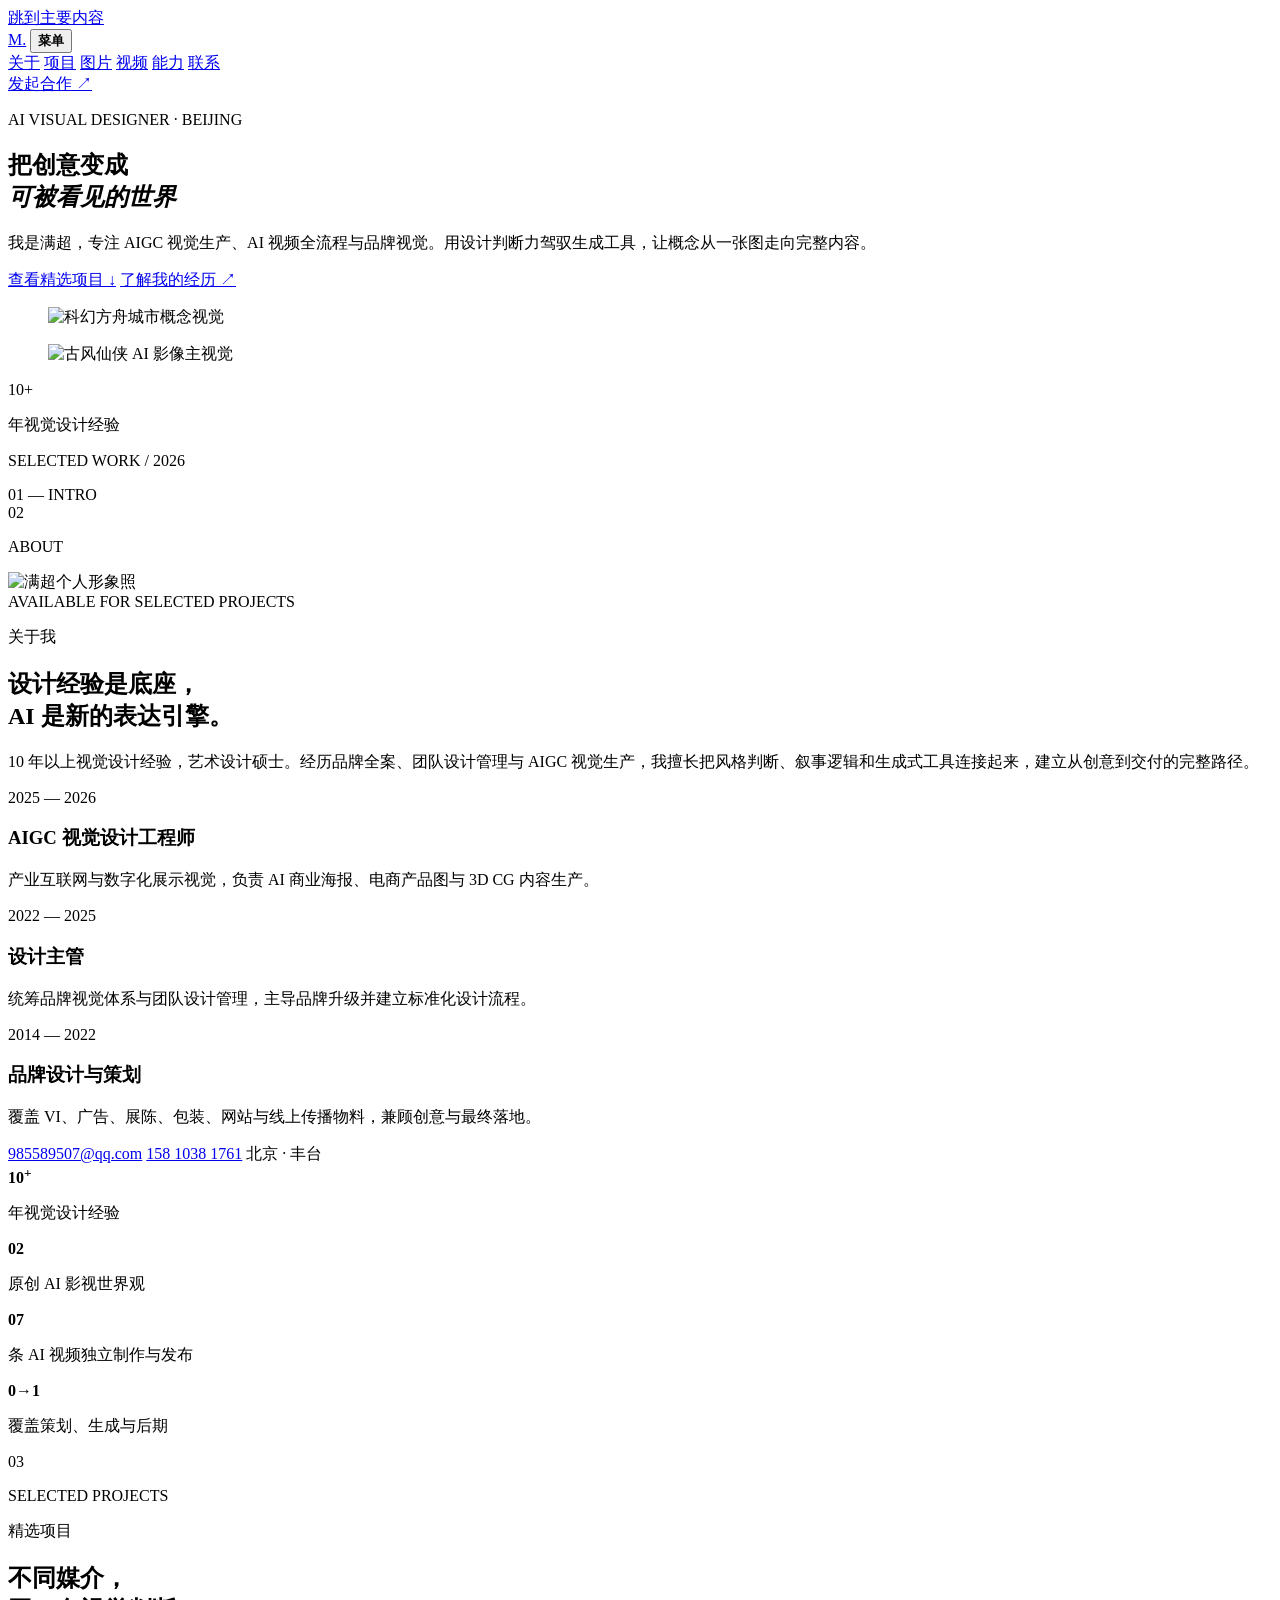
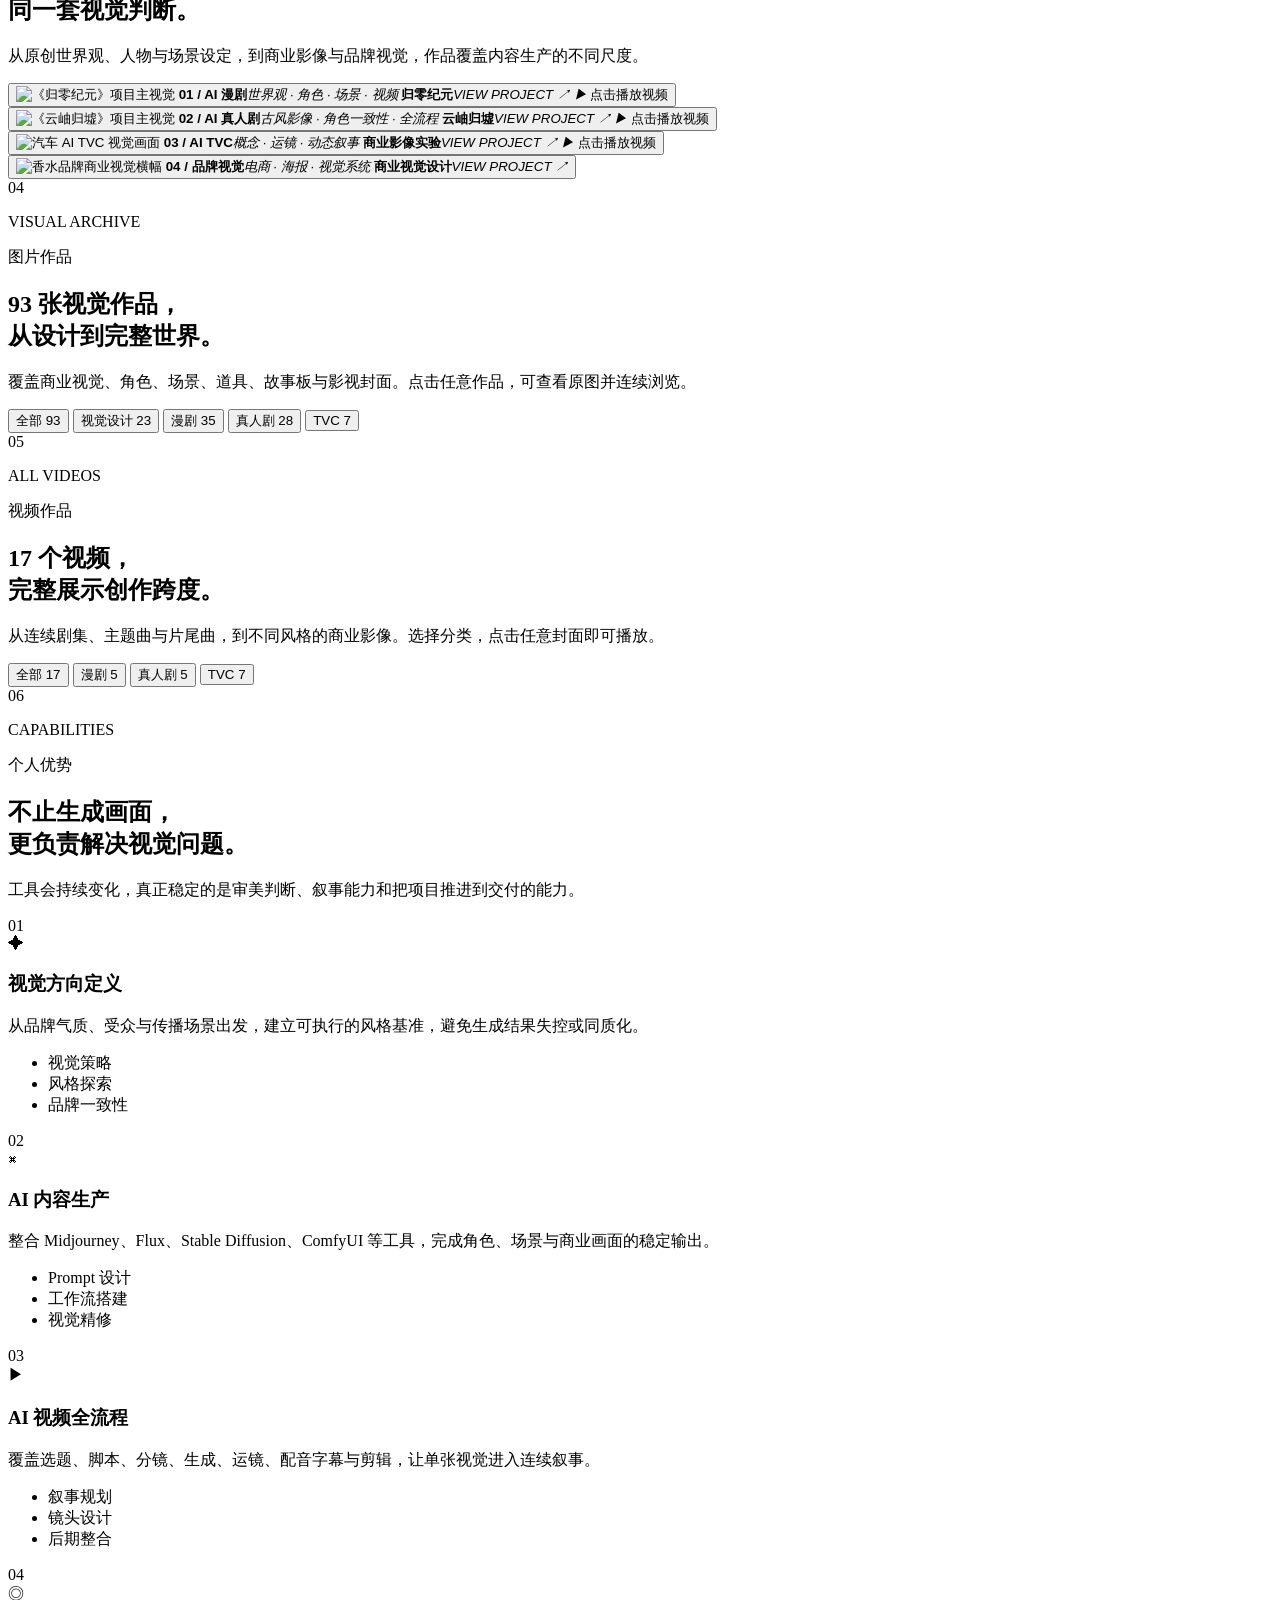
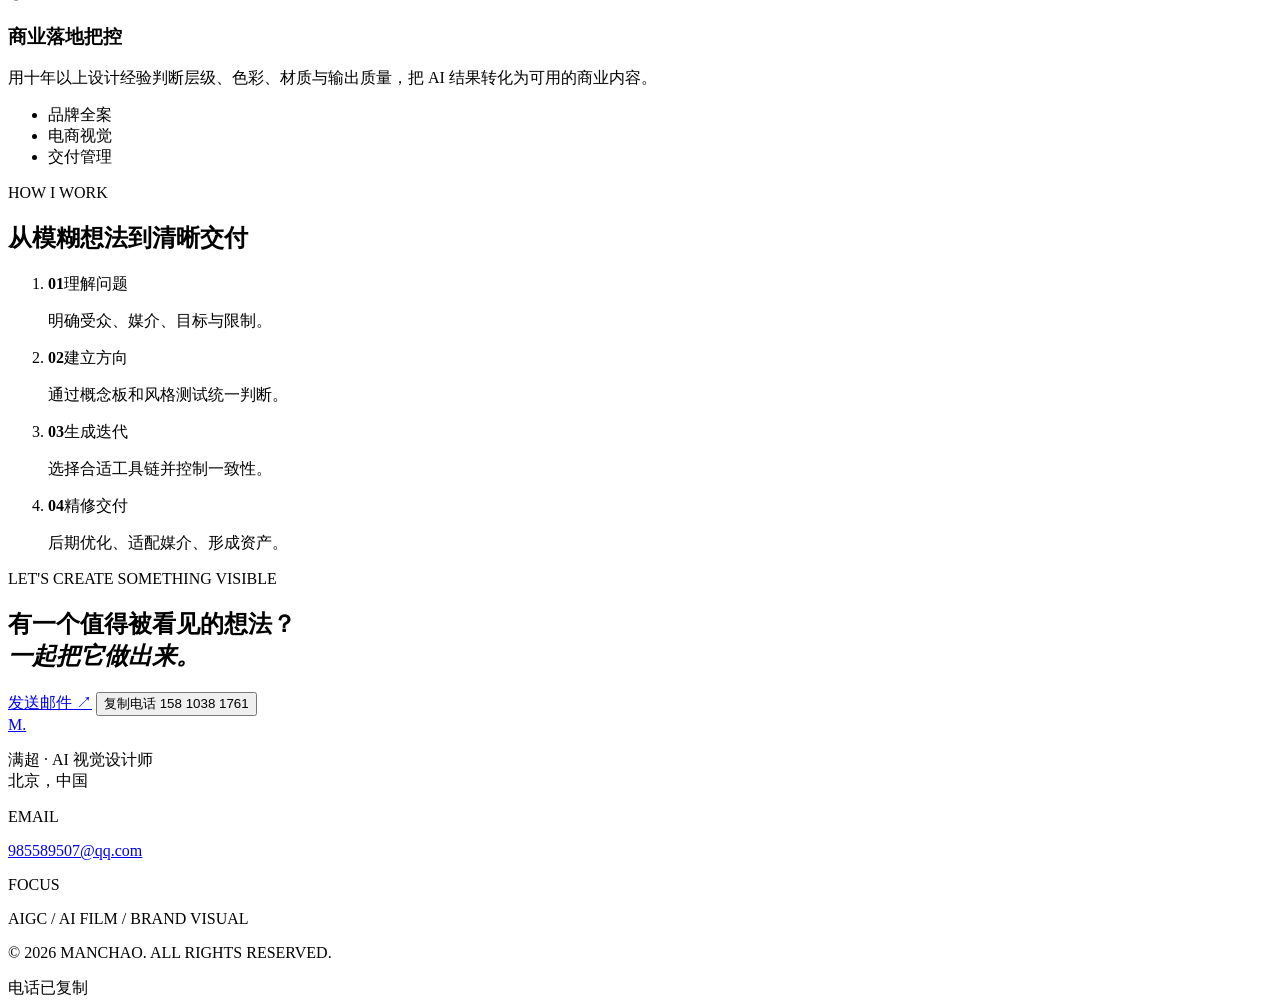
==== portfolio.html @ 157e39ac "Deploy portfolio website" ====
<!doctype html>
<html lang="zh-CN">
<head>
  <meta charset="utf-8">
  <meta name="viewport" content="width=device-width, initial-scale=1">
  <meta name="description" content="满超，AI 视觉设计师。聚焦 AIGC 视觉生产、AI 视频全流程、品牌视觉与商业内容。">
  <title>作品集｜满超 AI 视觉设计师</title>
  <base href="https://manchao-ai-visual-portfolio.cuppedbough.chatgpt.site/">
  <link rel="stylesheet" href="styles.css?v=5">
</head>
<body class="portfolio-page">
  <a class="skip-link" href="https://mchao7558-crypto.github.io/manchao/portfolio.html#main">跳到主要内容</a>

  <header class="site-header" data-header>
    <a class="wordmark" href="https://mchao7558-crypto.github.io/manchao/" aria-label="返回视觉入口">M.</a>
    <button class="menu-toggle" type="button" aria-expanded="false" aria-controls="primary-nav">
      <span></span><span></span><span></span><b>菜单</b>
    </button>
    <nav id="primary-nav" class="primary-nav" aria-label="主导航">
      <a href="https://mchao7558-crypto.github.io/manchao/portfolio.html#about">关于</a>
      <a href="https://mchao7558-crypto.github.io/manchao/portfolio.html#projects">项目</a>
      <a href="https://mchao7558-crypto.github.io/manchao/portfolio.html#visuals">图片</a>
      <a href="https://mchao7558-crypto.github.io/manchao/portfolio.html#videos">视频</a>
      <a href="https://mchao7558-crypto.github.io/manchao/portfolio.html#strengths">能力</a>
      <a href="https://mchao7558-crypto.github.io/manchao/portfolio.html#contact">联系</a>
    </nav>
    <a class="header-contact" href="mailto:985589507@qq.com">发起合作 <span>↗</span></a>
  </header>

  <main id="main">
    <section class="portfolio-hero" aria-labelledby="hero-title">
      <div class="hero-grid" aria-hidden="true"></div>
      <div class="hero-glow" aria-hidden="true"></div>
      <div class="hero-copy reveal">
        <p class="eyebrow"><span></span> AI VISUAL DESIGNER · BEIJING</p>
        <h1 id="hero-title">把创意变成<br><em>可被看见的世界</em></h1>
        <p class="hero-lede">我是满超，专注 AIGC 视觉生产、AI 视频全流程与品牌视觉。用设计判断力驾驭生成工具，让概念从一张图走向完整内容。</p>
        <div class="hero-actions">
          <a class="button button-primary" href="https://mchao7558-crypto.github.io/manchao/portfolio.html#projects">查看精选项目 <span>↓</span></a>
          <a class="text-link" href="https://mchao7558-crypto.github.io/manchao/portfolio.html#about">了解我的经历 <span>↗</span></a>
        </div>
      </div>

      <div class="hero-visual reveal" aria-label="作品视觉拼贴">
        <figure class="hero-image hero-image-main">
          <img src="assets/ark-city.jpg" alt="科幻方舟城市概念视觉">
        </figure>
        <figure class="hero-image hero-image-float">
          <img src="assets/yunxiu-guixu.jpg" alt="古风仙侠 AI 影像主视觉">
        </figure>
        <div class="hero-badge">
          <span>10+</span>
          <p>年视觉设计经验</p>
        </div>
        <p class="hero-caption">SELECTED WORK / 2026</p>
      </div>

      <div class="hero-index" aria-hidden="true">01 — INTRO</div>
    </section>

    <section id="about" class="section about-section">
      <div class="section-label reveal"><span>02</span><p>ABOUT</p></div>
      <div class="about-layout">
        <div class="about-portrait reveal">
          <img src="assets/manchao-profile.jpg" alt="满超个人形象照">
          <div class="portrait-tag"><i></i> AVAILABLE FOR SELECTED PROJECTS</div>
        </div>
        <div class="about-content reveal">
          <p class="eyebrow"><span></span> 关于我</p>
          <h2>设计经验是底座，<br>AI 是新的表达引擎。</h2>
          <p class="about-intro">10 年以上视觉设计经验，艺术设计硕士。经历品牌全案、团队设计管理与 AIGC 视觉生产，我擅长把风格判断、叙事逻辑和生成式工具连接起来，建立从创意到交付的完整路径。</p>
          <div class="experience-list">
            <article>
              <time>2025 — 2026</time>
              <div><h3>AIGC 视觉设计工程师</h3><p>产业互联网与数字化展示视觉，负责 AI 商业海报、电商产品图与 3D CG 内容生产。</p></div>
            </article>
            <article>
              <time>2022 — 2025</time>
              <div><h3>设计主管</h3><p>统筹品牌视觉体系与团队设计管理，主导品牌升级并建立标准化设计流程。</p></div>
            </article>
            <article>
              <time>2014 — 2022</time>
              <div><h3>品牌设计与策划</h3><p>覆盖 VI、广告、展陈、包装、网站与线上传播物料，兼顾创意与最终落地。</p></div>
            </article>
          </div>
          <div class="about-contact">
            <a href="mailto:985589507@qq.com">985589507@qq.com</a>
            <a href="tel:15810381761">158 1038 1761</a>
            <span>北京 · 丰台</span>
          </div>
        </div>
      </div>
      <div class="stats-grid reveal">
        <article><strong>10<sup>+</sup></strong><p>年视觉设计经验</p></article>
        <article><strong>02</strong><p>原创 AI 影视世界观</p></article>
        <article><strong>07</strong><p>条 AI 视频独立制作与发布</p></article>
        <article><strong>0→1</strong><p>覆盖策划、生成与后期</p></article>
      </div>
    </section>

    <section id="projects" class="section projects-section">
      <div class="section-heading reveal">
        <div class="section-label"><span>03</span><p>SELECTED PROJECTS</p></div>
        <div>
          <p class="eyebrow"><span></span> 精选项目</p>
          <h2>不同媒介，<br>同一套视觉判断。</h2>
        </div>
        <p>从原创世界观、人物与场景设定，到商业影像与品牌视觉，作品覆盖内容生产的不同尺度。</p>
      </div>

      <div class="project-grid">
        <article class="project-card project-card-tall reveal" data-project="reset">
          <button type="button" aria-label="查看《归零纪元》项目详情">
            <img src="assets/reset-world.jpg" alt="《归零纪元》项目主视觉">
            <span class="project-overlay"></span>
            <span class="project-meta"><b>01 / AI 漫剧</b><em>世界观 · 角色 · 场景 · 视频</em></span>
            <span class="project-title"><strong>归零纪元</strong><i>VIEW PROJECT ↗</i></span>
            <span class="video-flag"><i>▶</i> 点击播放视频</span>
          </button>
        </article>

        <article class="project-card project-card-wide reveal" data-project="yunxiu">
          <button type="button" aria-label="查看《云岫归墟》项目详情">
            <img src="assets/yunxiu-guixu.jpg" alt="《云岫归墟》项目主视觉">
            <span class="project-overlay"></span>
            <span class="project-meta"><b>02 / AI 真人剧</b><em>古风影像 · 角色一致性 · 全流程</em></span>
            <span class="project-title"><strong>云岫归墟</strong><i>VIEW PROJECT ↗</i></span>
            <span class="video-flag"><i>▶</i> 点击播放视频</span>
          </button>
        </article>

        <article class="project-card project-card-wide reveal" data-project="tvc">
          <button type="button" aria-label="查看 AI TVC 项目详情">
            <img src="assets/automotive-tvc.jpg" alt="汽车 AI TVC 视觉画面">
            <span class="project-overlay"></span>
            <span class="project-meta"><b>03 / AI TVC</b><em>概念 · 运镜 · 动态叙事</em></span>
            <span class="project-title"><strong>商业影像实验</strong><i>VIEW PROJECT ↗</i></span>
            <span class="video-flag"><i>▶</i> 点击播放视频</span>
          </button>
        </article>

        <article class="project-card project-card-landscape reveal" data-project="brand">
          <button type="button" aria-label="查看品牌视觉项目详情">
            <img src="assets/fragrance-banner.jpg" alt="香水品牌商业视觉横幅">
            <span class="project-overlay"></span>
            <span class="project-meta"><b>04 / 品牌视觉</b><em>电商 · 海报 · 视觉系统</em></span>
            <span class="project-title"><strong>商业视觉设计</strong><i>VIEW PROJECT ↗</i></span>
          </button>
        </article>
      </div>
    </section>

    <section id="visuals" class="section image-works-section">
      <div class="image-section-head reveal">
        <div class="section-label"><span>04</span><p>VISUAL ARCHIVE</p></div>
        <div>
          <p class="eyebrow"><span></span> 图片作品</p>
          <h2>93 张视觉作品，<br>从设计到完整世界。</h2>
        </div>
        <p>覆盖商业视觉、角色、场景、道具、故事板与影视封面。点击任意作品，可查看原图并连续浏览。</p>
      </div>

      <div class="image-toolbar reveal" aria-label="图片作品分类筛选">
        <button type="button" class="active" data-image-filter="all" aria-pressed="true">全部 <span>93</span></button>
        <button type="button" data-image-filter="visual" aria-pressed="false">视觉设计 <span>23</span></button>
        <button type="button" data-image-filter="comic" aria-pressed="false">漫剧 <span>35</span></button>
        <button type="button" data-image-filter="live" aria-pressed="false">真人剧 <span>28</span></button>
        <button type="button" data-image-filter="tvc" aria-pressed="false">TVC <span>7</span></button>
      </div>

      <div class="image-work-grid" data-image-grid aria-live="polite"></div>
    </section>

    <section id="videos" class="section videos-section">
      <div class="video-section-head reveal">
        <div class="section-label"><span>05</span><p>ALL VIDEOS</p></div>
        <div>
          <p class="eyebrow"><span></span> 视频作品</p>
          <h2>17 个视频，<br>完整展示创作跨度。</h2>
        </div>
        <p>从连续剧集、主题曲与片尾曲，到不同风格的商业影像。选择分类，点击任意封面即可播放。</p>
      </div>

      <div class="video-toolbar reveal" aria-label="视频分类筛选">
        <button type="button" class="active" data-video-filter="all" aria-pressed="true">全部 <span>17</span></button>
        <button type="button" data-video-filter="comic" aria-pressed="false">漫剧 <span>5</span></button>
        <button type="button" data-video-filter="live" aria-pressed="false">真人剧 <span>5</span></button>
        <button type="button" data-video-filter="tvc" aria-pressed="false">TVC <span>7</span></button>
      </div>

      <div class="video-library-grid" data-video-grid aria-live="polite"></div>
    </section>

    <section id="strengths" class="section strengths-section">
      <div class="section-heading reveal">
        <div class="section-label"><span>06</span><p>CAPABILITIES</p></div>
        <div>
          <p class="eyebrow"><span></span> 个人优势</p>
          <h2>不止生成画面，<br>更负责解决视觉问题。</h2>
        </div>
        <p>工具会持续变化，真正稳定的是审美判断、叙事能力和把项目推进到交付的能力。</p>
      </div>

      <div class="strength-grid">
        <article class="strength-card reveal">
          <span>01</span><div class="strength-icon">✦</div>
          <h3>视觉方向定义</h3>
          <p>从品牌气质、受众与传播场景出发，建立可执行的风格基准，避免生成结果失控或同质化。</p>
          <ul><li>视觉策略</li><li>风格探索</li><li>品牌一致性</li></ul>
        </article>
        <article class="strength-card reveal">
          <span>02</span><div class="strength-icon">⌘</div>
          <h3>AI 内容生产</h3>
          <p>整合 Midjourney、Flux、Stable Diffusion、ComfyUI 等工具，完成角色、场景与商业画面的稳定输出。</p>
          <ul><li>Prompt 设计</li><li>工作流搭建</li><li>视觉精修</li></ul>
        </article>
        <article class="strength-card reveal">
          <span>03</span><div class="strength-icon">▶</div>
          <h3>AI 视频全流程</h3>
          <p>覆盖选题、脚本、分镜、生成、运镜、配音字幕与剪辑，让单张视觉进入连续叙事。</p>
          <ul><li>叙事规划</li><li>镜头设计</li><li>后期整合</li></ul>
        </article>
        <article class="strength-card reveal">
          <span>04</span><div class="strength-icon">◎</div>
          <h3>商业落地把控</h3>
          <p>用十年以上设计经验判断层级、色彩、材质与输出质量，把 AI 结果转化为可用的商业内容。</p>
          <ul><li>品牌全案</li><li>电商视觉</li><li>交付管理</li></ul>
        </article>
      </div>

      <div class="process-block reveal">
        <div><p class="eyebrow"><span></span> HOW I WORK</p><h2>从模糊想法到清晰交付</h2></div>
        <ol>
          <li><b>01</b><span>理解问题</span><p>明确受众、媒介、目标与限制。</p></li>
          <li><b>02</b><span>建立方向</span><p>通过概念板和风格测试统一判断。</p></li>
          <li><b>03</b><span>生成迭代</span><p>选择合适工具链并控制一致性。</p></li>
          <li><b>04</b><span>精修交付</span><p>后期优化、适配媒介、形成资产。</p></li>
        </ol>
      </div>
    </section>

    <section id="contact" class="contact-section">
      <div class="contact-orbit" aria-hidden="true"></div>
      <p class="eyebrow eyebrow-light reveal"><span></span> LET'S CREATE SOMETHING VISIBLE</p>
      <h2 class="reveal">有一个值得被看见的想法？<br><em>一起把它做出来。</em></h2>
      <div class="contact-actions reveal">
        <a class="button button-light" href="mailto:985589507@qq.com">发送邮件 <span>↗</span></a>
        <button class="copy-contact" type="button" data-copy="15810381761">复制电话 <span>158 1038 1761</span></button>
      </div>
      <footer class="site-footer">
        <div><a class="wordmark wordmark-light" href="https://mchao7558-crypto.github.io/manchao/">M.</a><p>满超 · AI 视觉设计师<br>北京，中国</p></div>
        <div><p>EMAIL</p><a href="mailto:985589507@qq.com">985589507@qq.com</a></div>
        <div><p>FOCUS</p><span>AIGC / AI FILM / BRAND VISUAL</span></div>
        <p>© 2026 MANCHAO. ALL RIGHTS RESERVED.</p>
      </footer>
    </section>
  </main>

  <dialog class="project-dialog" data-dialog aria-labelledby="dialog-title">
    <button class="dialog-close" type="button" aria-label="关闭项目详情">×</button>
    <div class="dialog-media">
      <img data-dialog-image src="assets/reset-world.jpg" alt="">
      <video data-dialog-video controls playsinline preload="metadata" aria-label="项目视频播放器"></video>
      <button class="video-cover" type="button" data-video-cover aria-label="播放项目视频">
        <img data-video-cover-image src="assets/reset-world.jpg" alt="">
        <span><i>▶</i><b>播放视频</b></span>
      </button>
      <p class="video-status" data-video-status role="status" aria-live="polite"></p>
    </div>
    <div class="dialog-copy">
      <p class="eyebrow"><span></span><b data-dialog-kicker>AI 漫剧</b></p>
      <h2 id="dialog-title" data-dialog-title>归零纪元</h2>
      <p data-dialog-description></p>
      <div class="dialog-facts" data-dialog-facts></div>
    </div>
  </dialog>

  <dialog class="image-viewer-dialog" data-image-viewer aria-labelledby="image-viewer-title">
    <button class="image-viewer-close" type="button" aria-label="关闭图片预览">×</button>
    <button class="image-viewer-nav image-viewer-prev" type="button" aria-label="上一张图片">←</button>
    <div class="image-viewer-stage">
      <img data-image-viewer-image src="assets/reset-world.jpg" alt="">
      <p data-image-viewer-loading>正在加载原图…</p>
    </div>
    <button class="image-viewer-nav image-viewer-next" type="button" aria-label="下一张图片">→</button>
    <div class="image-viewer-info">
      <div><p data-image-viewer-category>视觉设计</p><h2 id="image-viewer-title" data-image-viewer-title>作品标题</h2></div>
      <p data-image-viewer-index>01 / 93</p>
    </div>
  </dialog>

  <dialog class="video-gallery-dialog" data-video-gallery-dialog aria-labelledby="video-gallery-title">
    <button class="gallery-dialog-close" type="button" aria-label="关闭视频播放器">×</button>
    <div class="video-gallery-stage" data-video-gallery-stage>
      <video data-gallery-video controls playsinline preload="metadata" aria-label="视频作品播放器"></video>
      <button class="gallery-video-cover" type="button" data-gallery-cover aria-label="播放完整视频">
        <img data-gallery-cover-image src="assets/reset-world.jpg" alt="">
        <span><i>▶</i><b>播放完整视频</b></span>
      </button>
      <p class="gallery-video-status" data-gallery-status role="status" aria-live="polite"></p>
    </div>
    <div class="video-gallery-info">
      <div><p data-gallery-category>AI 漫剧</p><h2 id="video-gallery-title" data-gallery-title>视频标题</h2></div>
      <p data-gallery-index>01 / 17</p>
    </div>
  </dialog>

  <div class="toast" role="status" aria-live="polite">电话已复制</div>
  <script src="gallery-data.js?v=5"></script>
  <script src="script.js?v=5"></script>
</body>
</html>
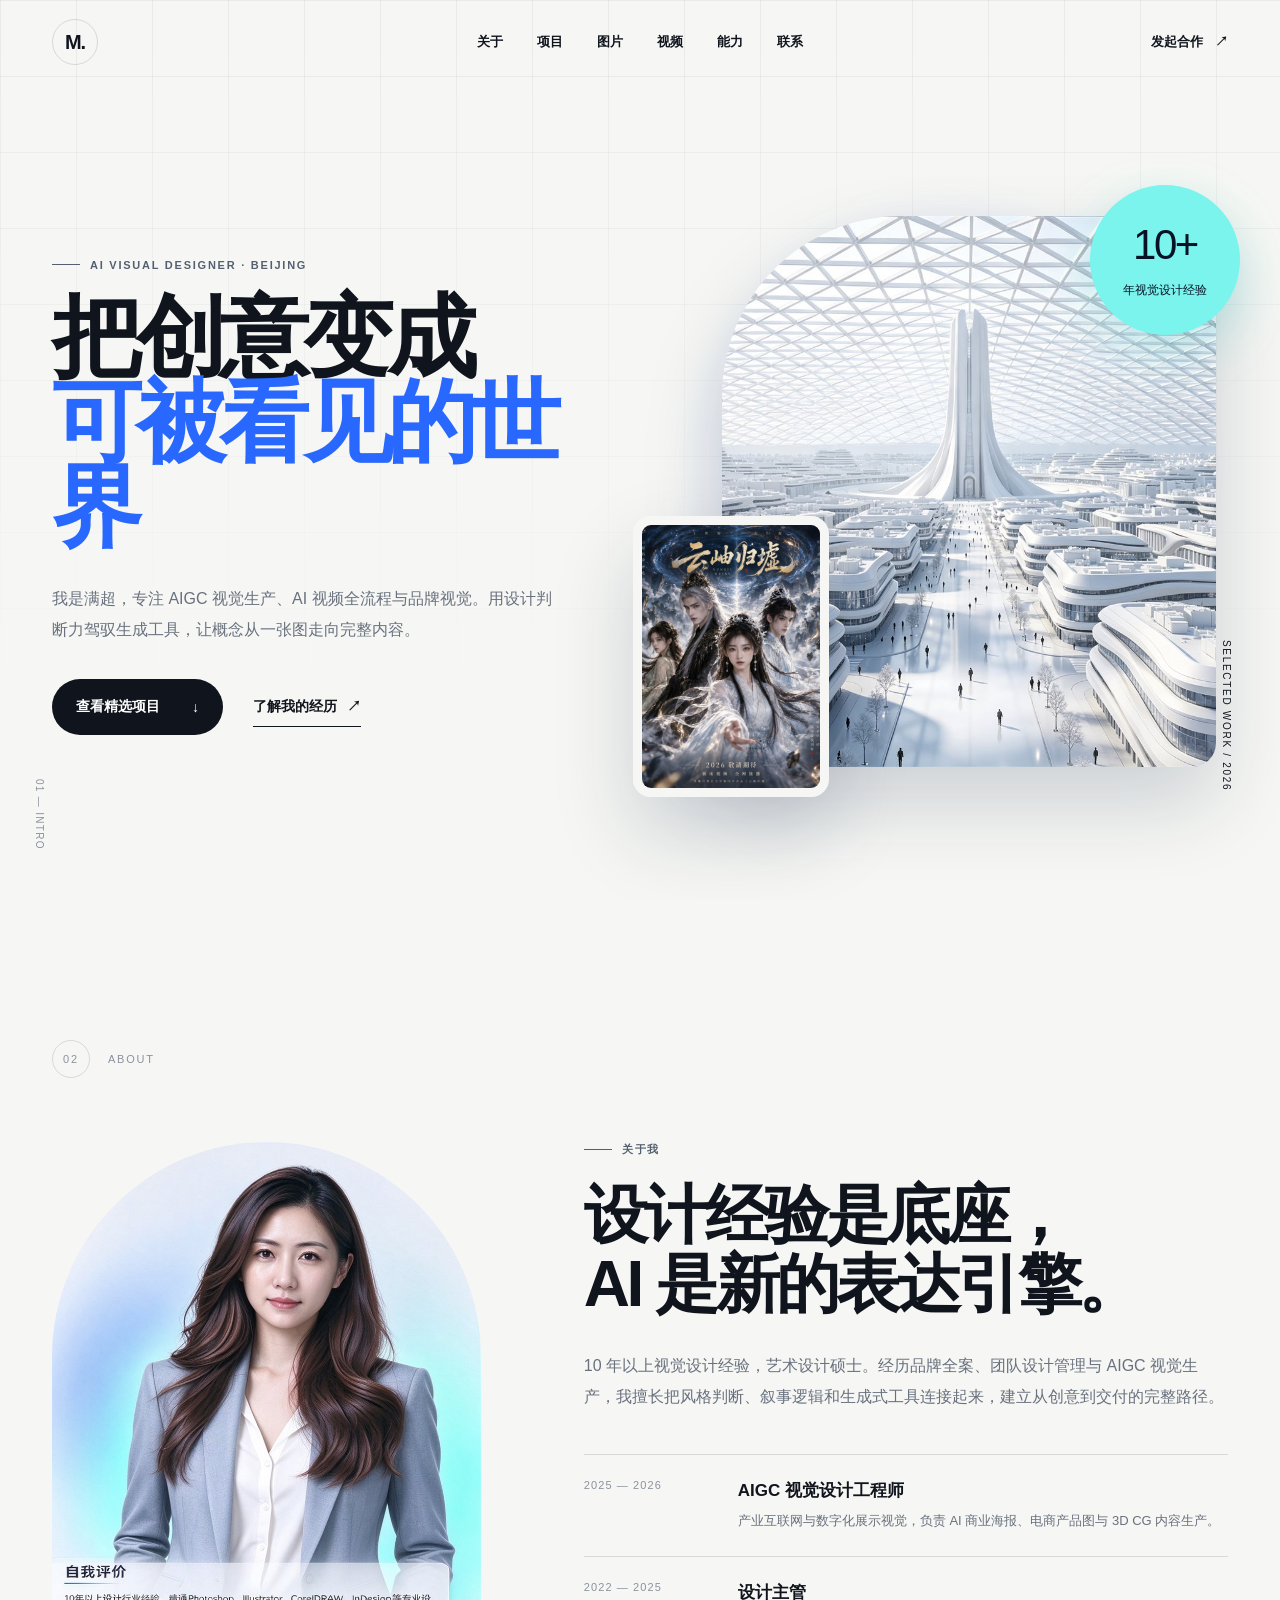
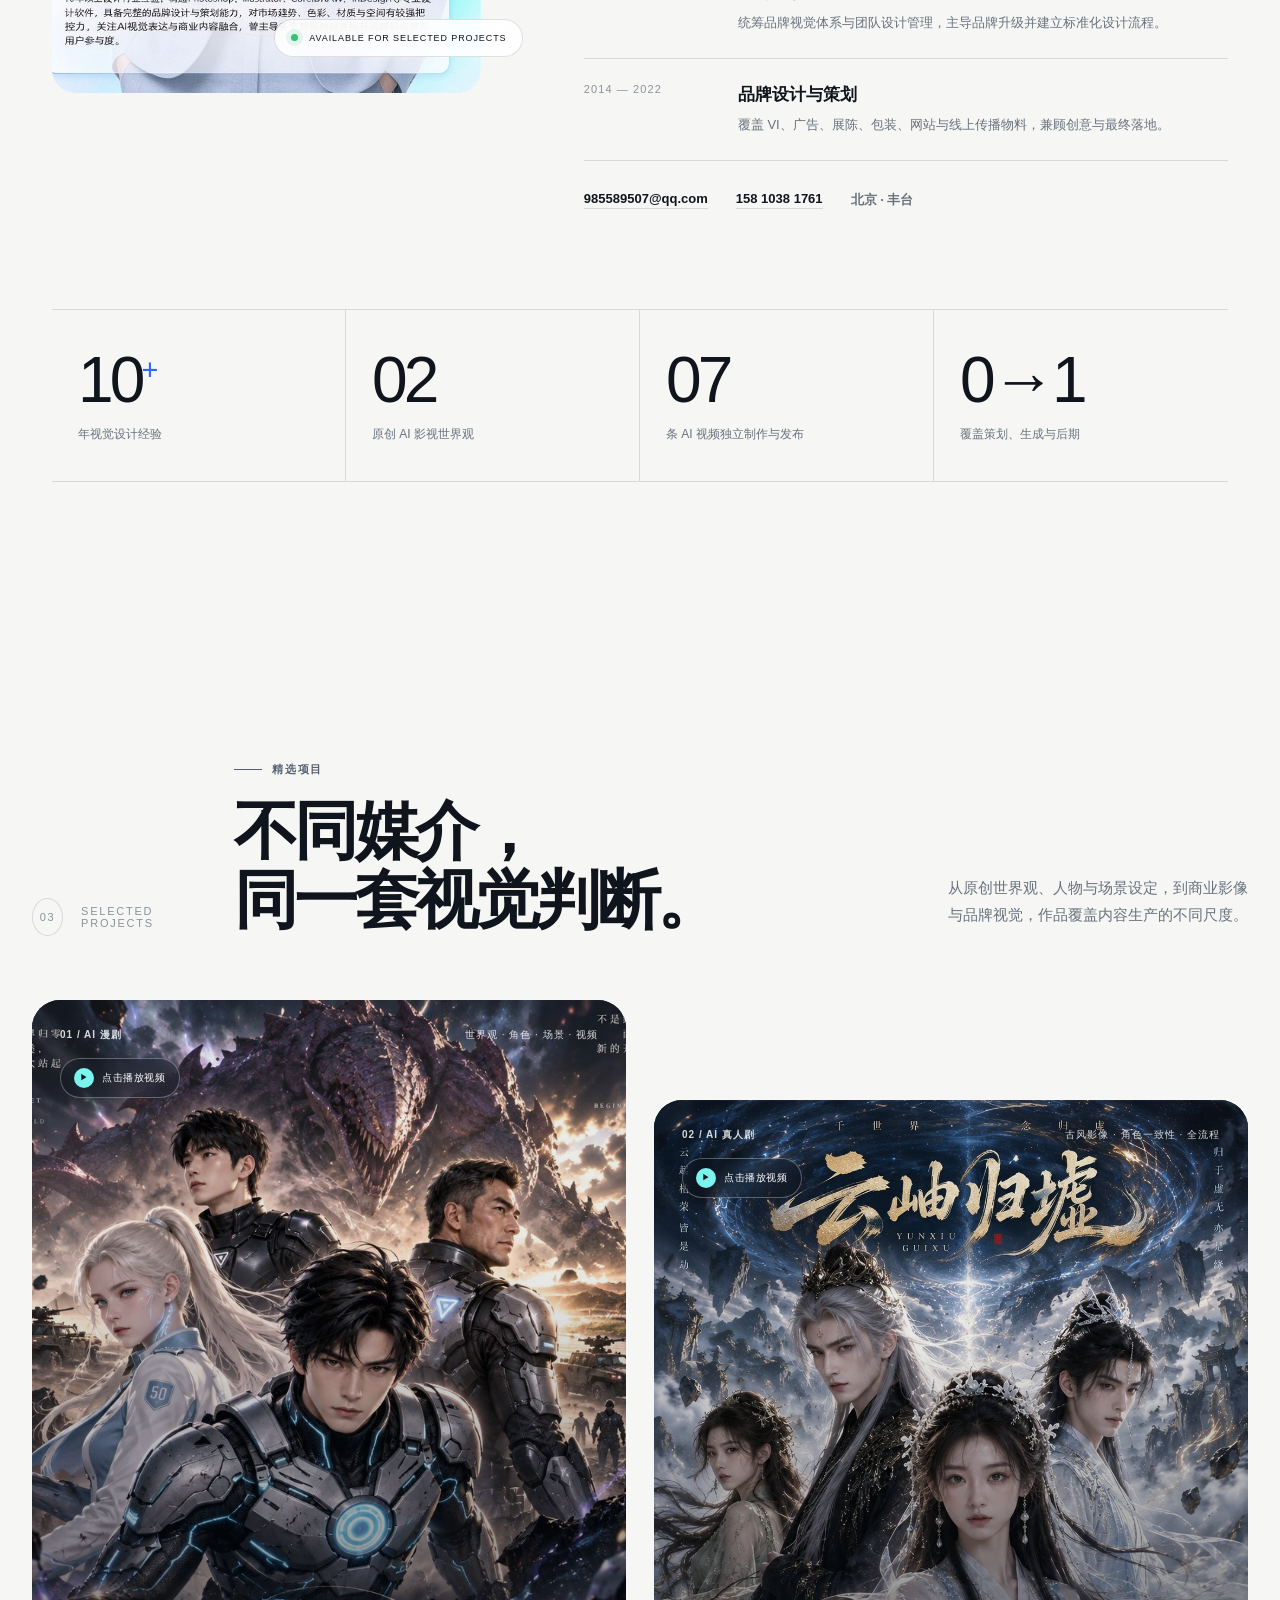
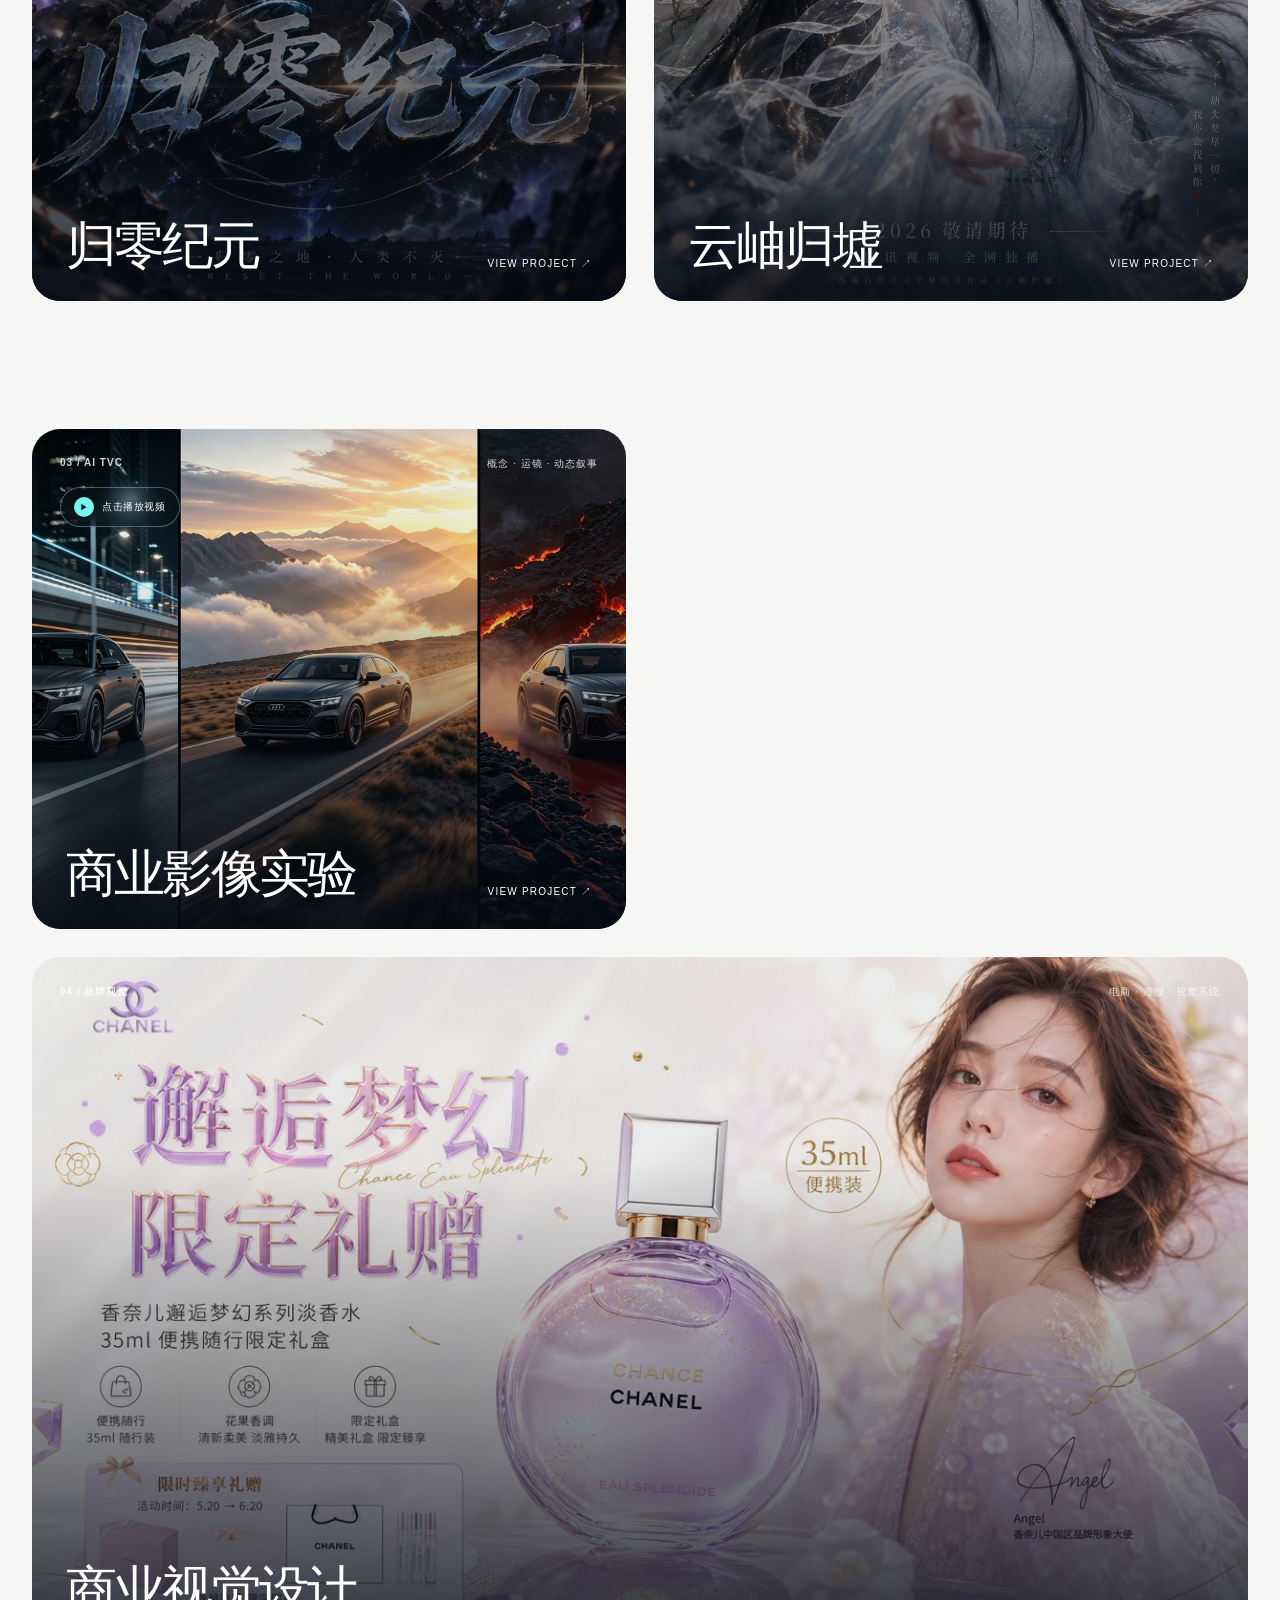
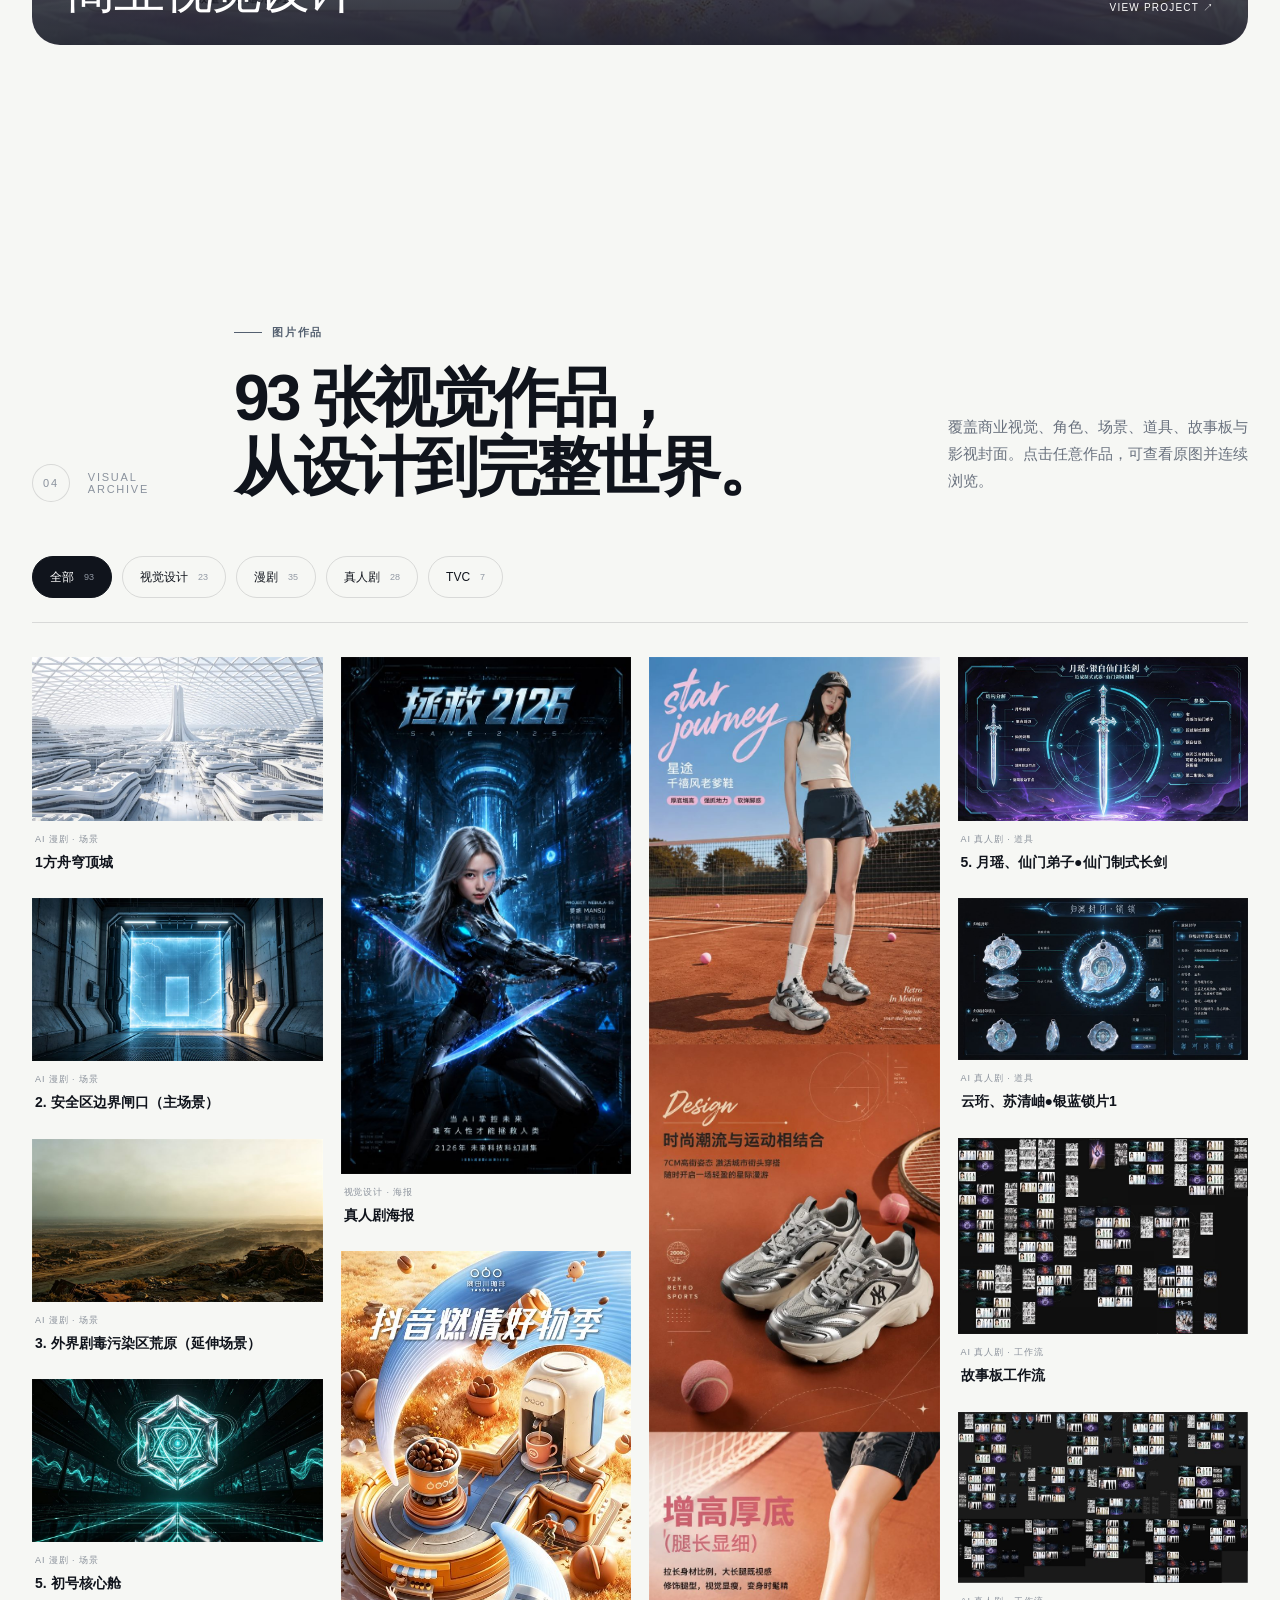
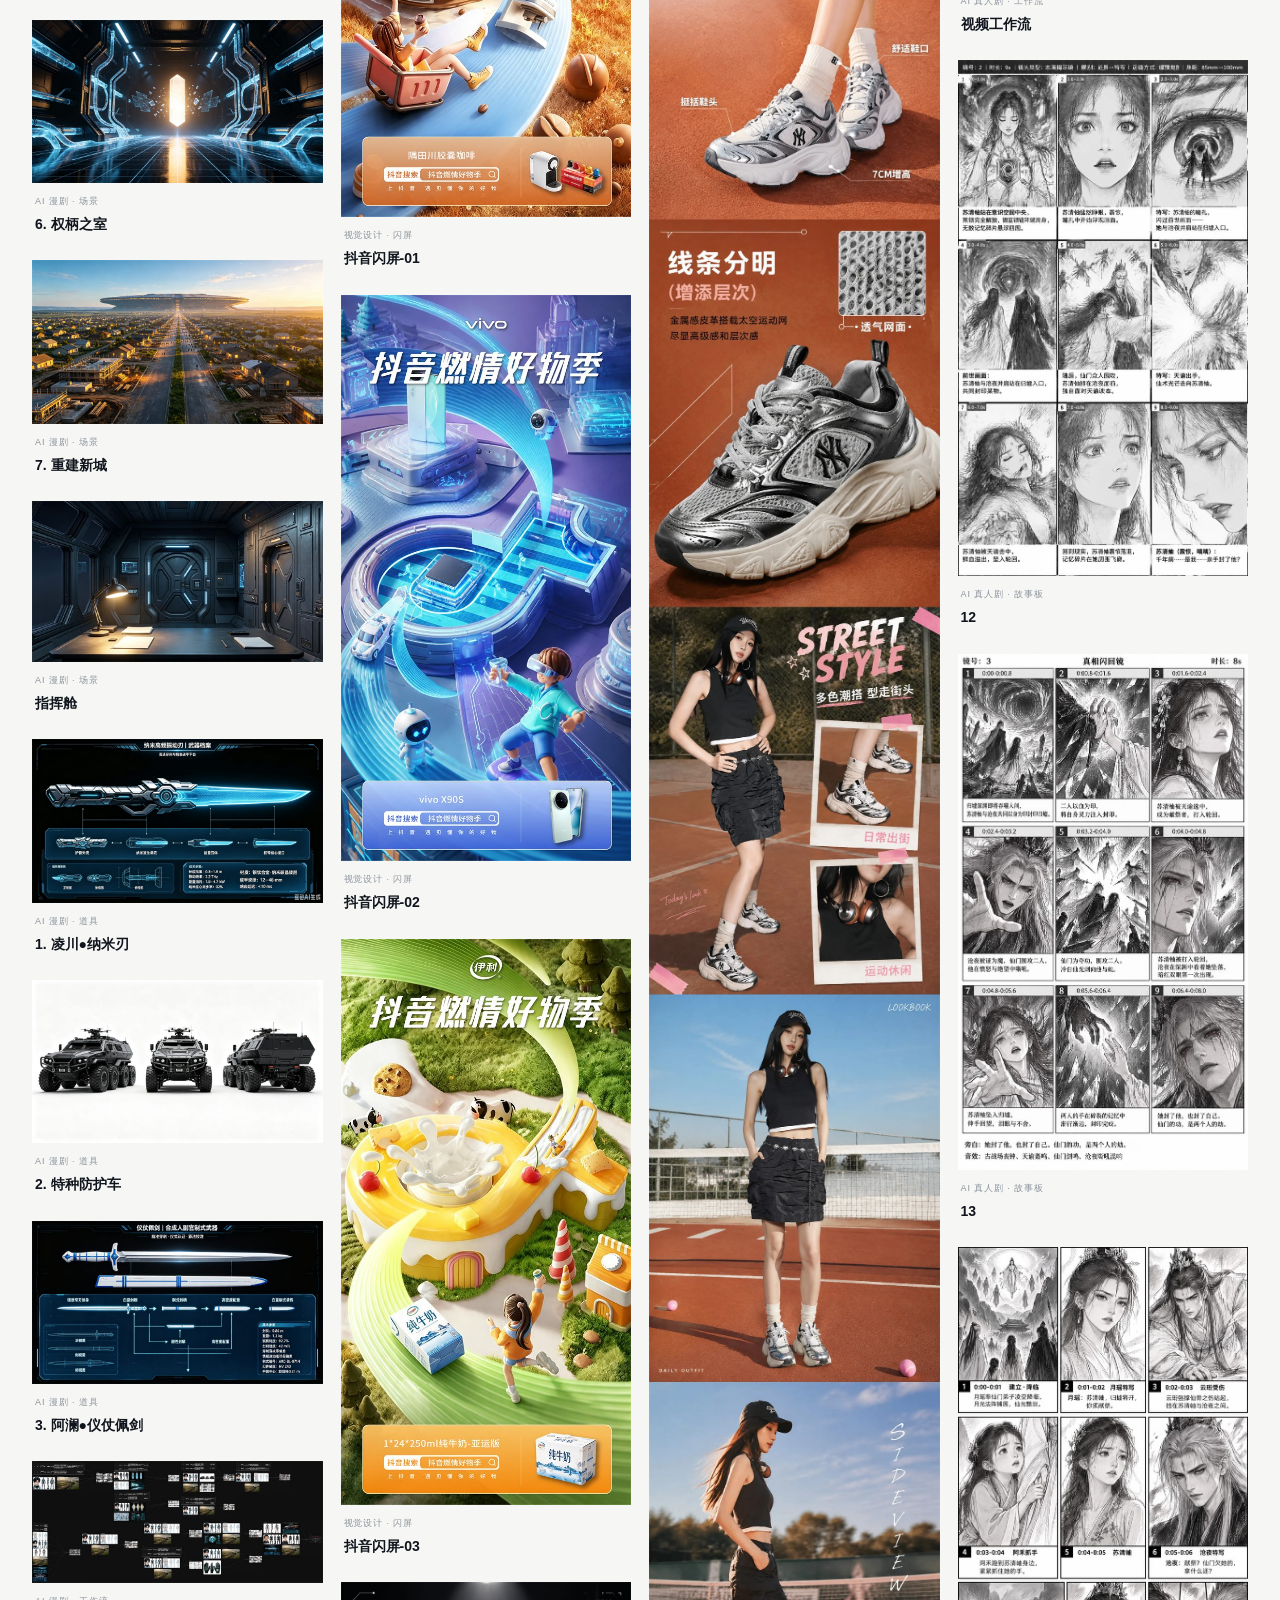
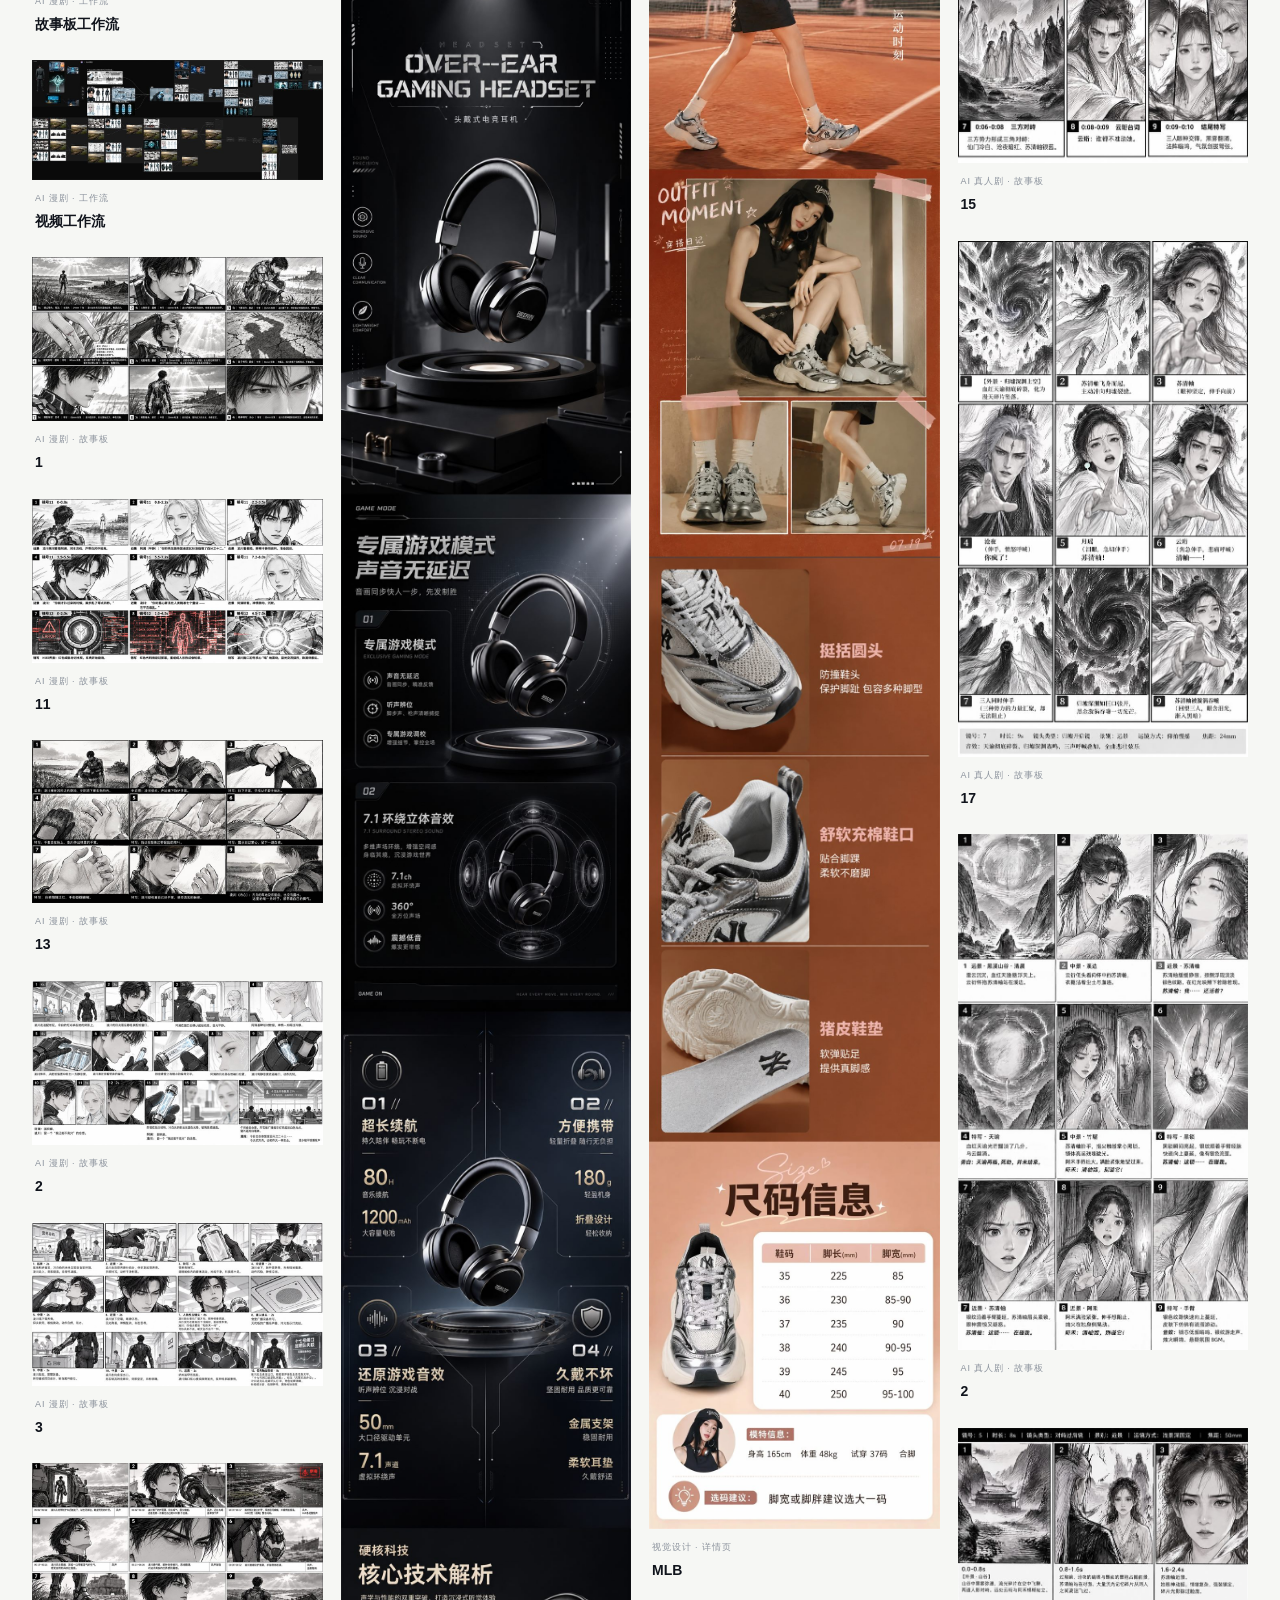
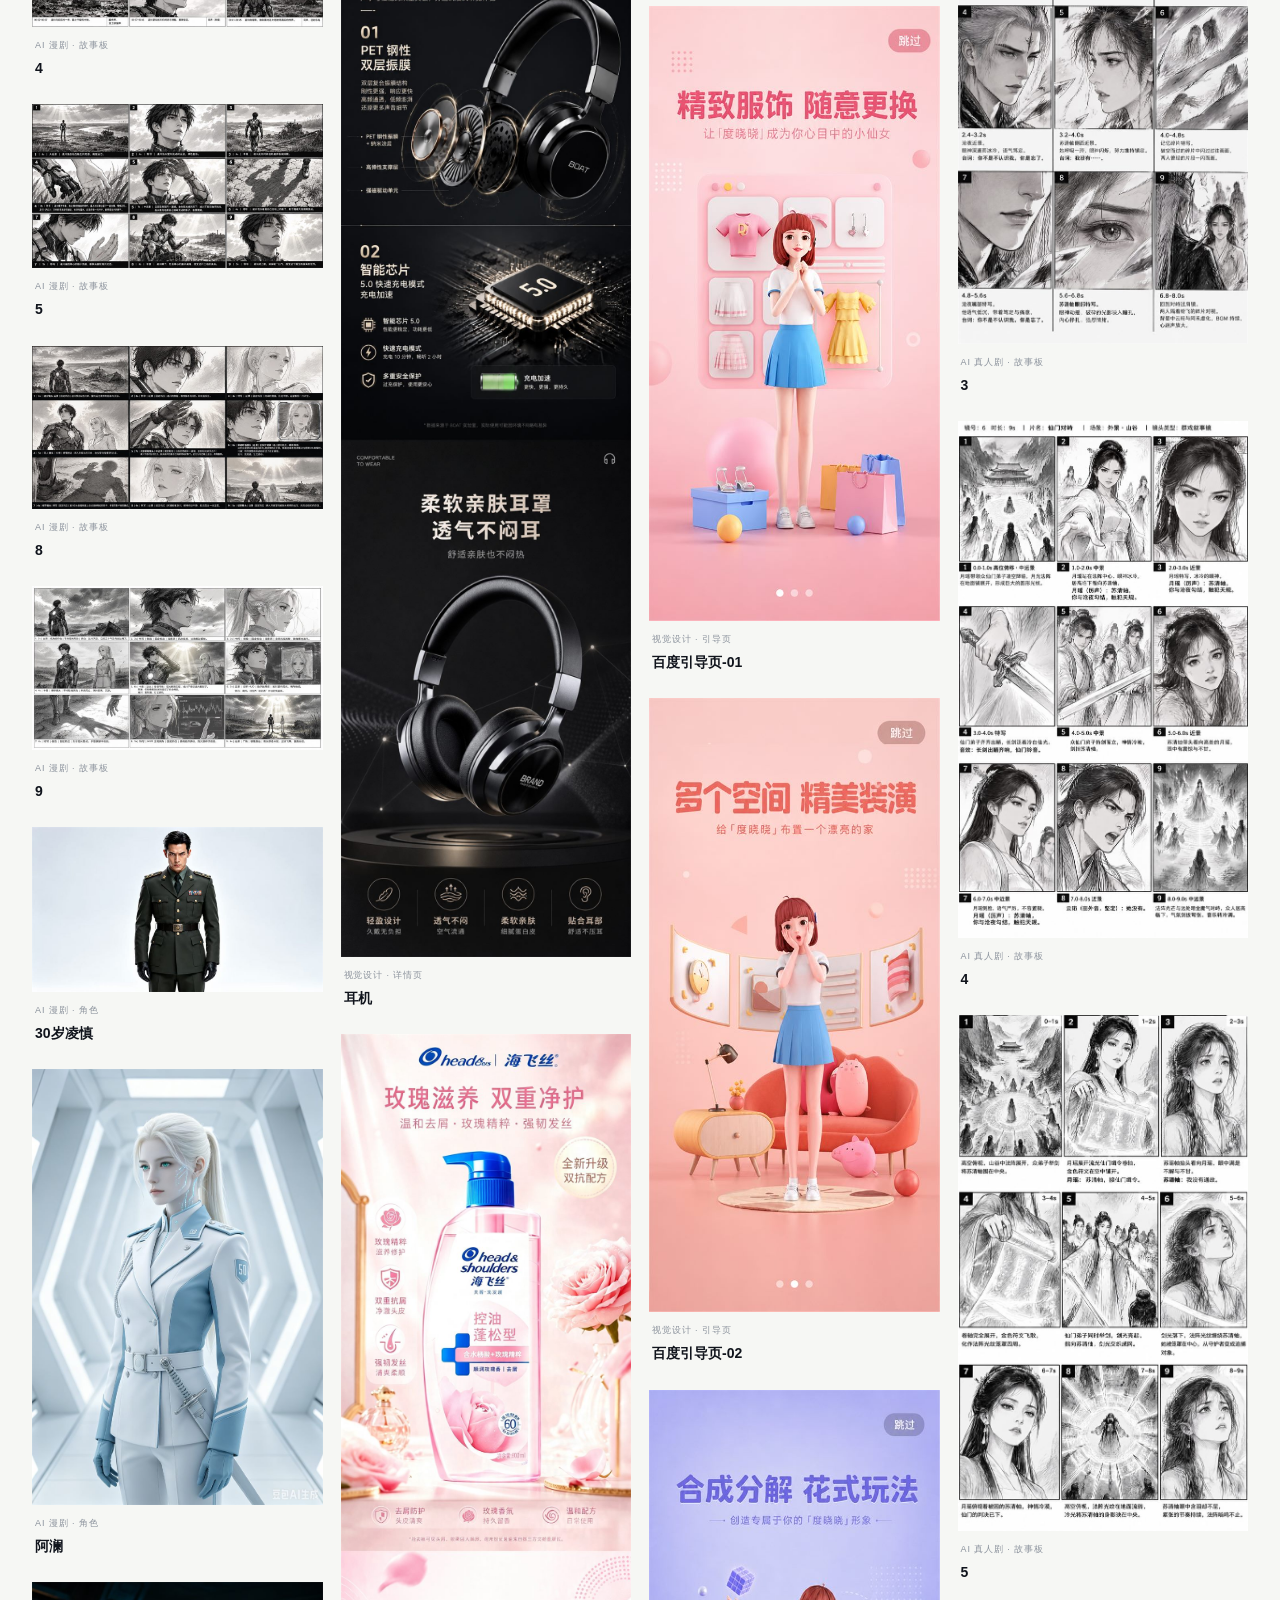
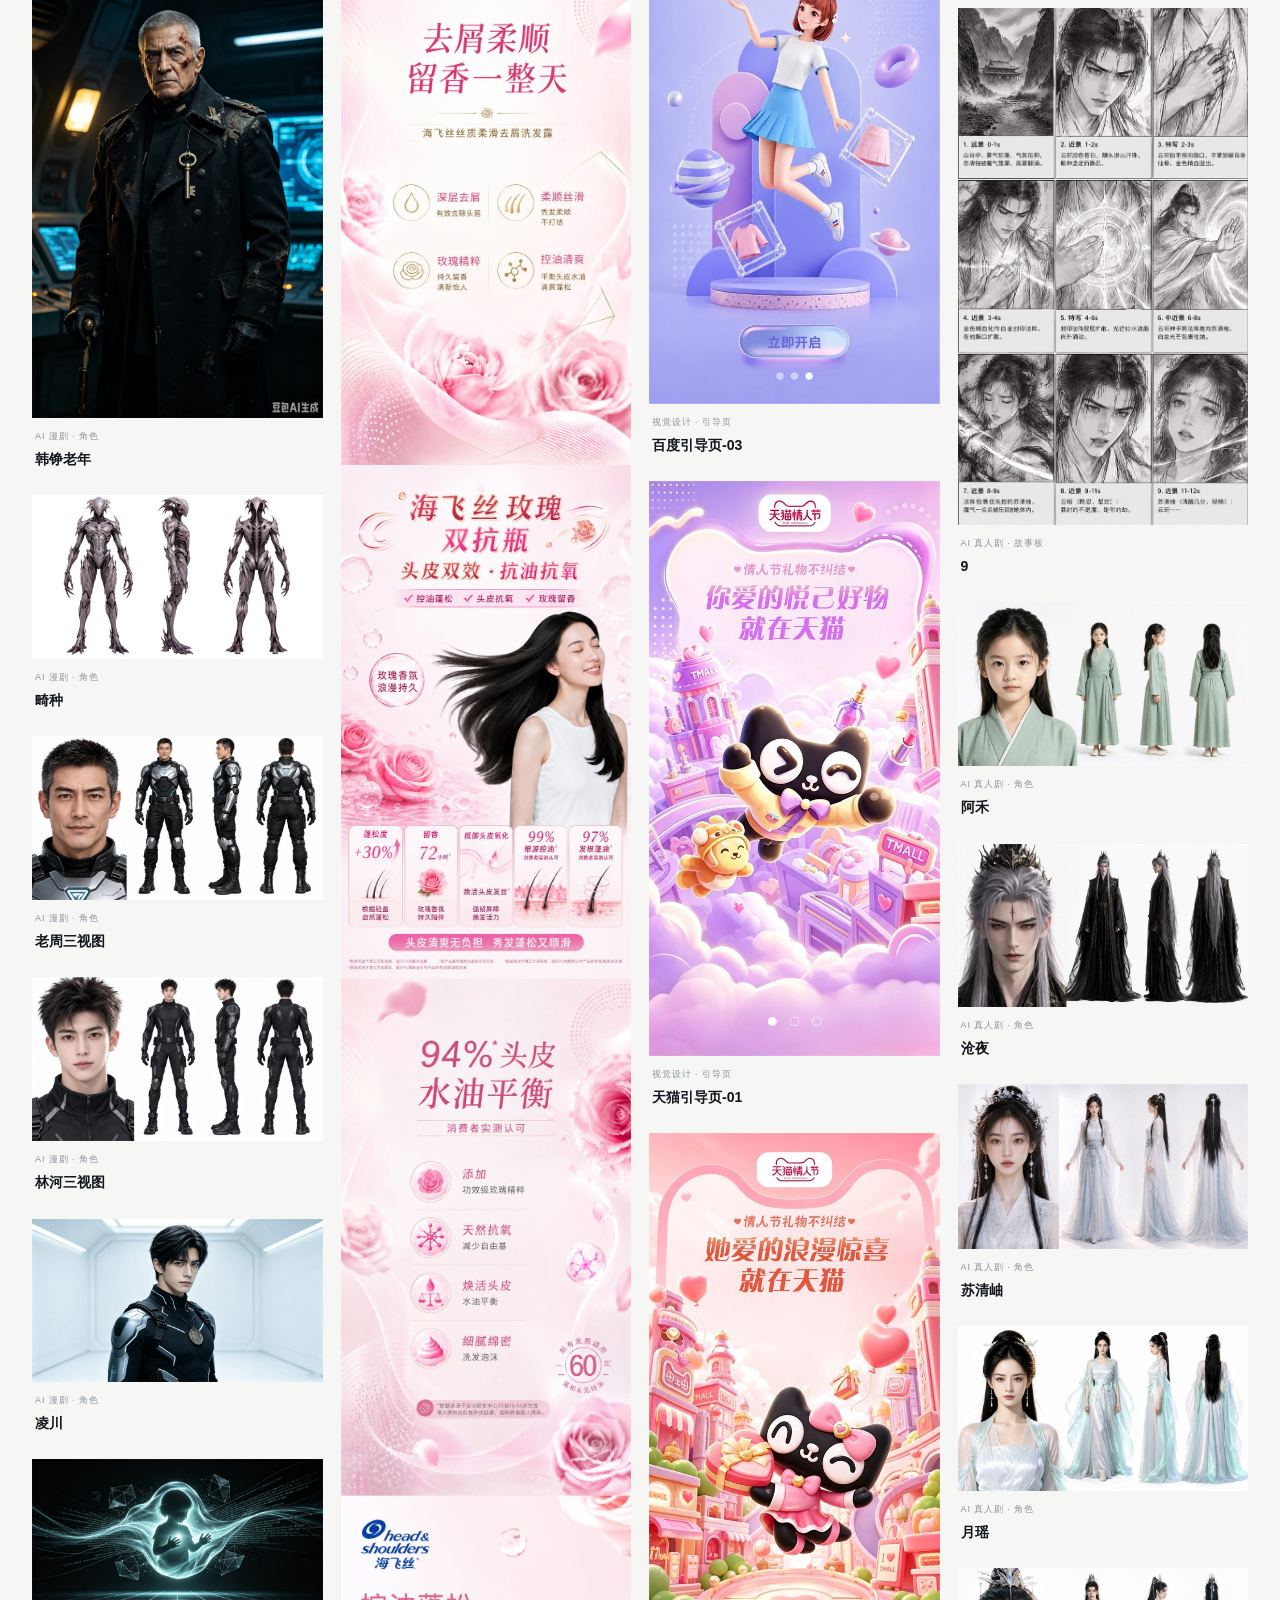
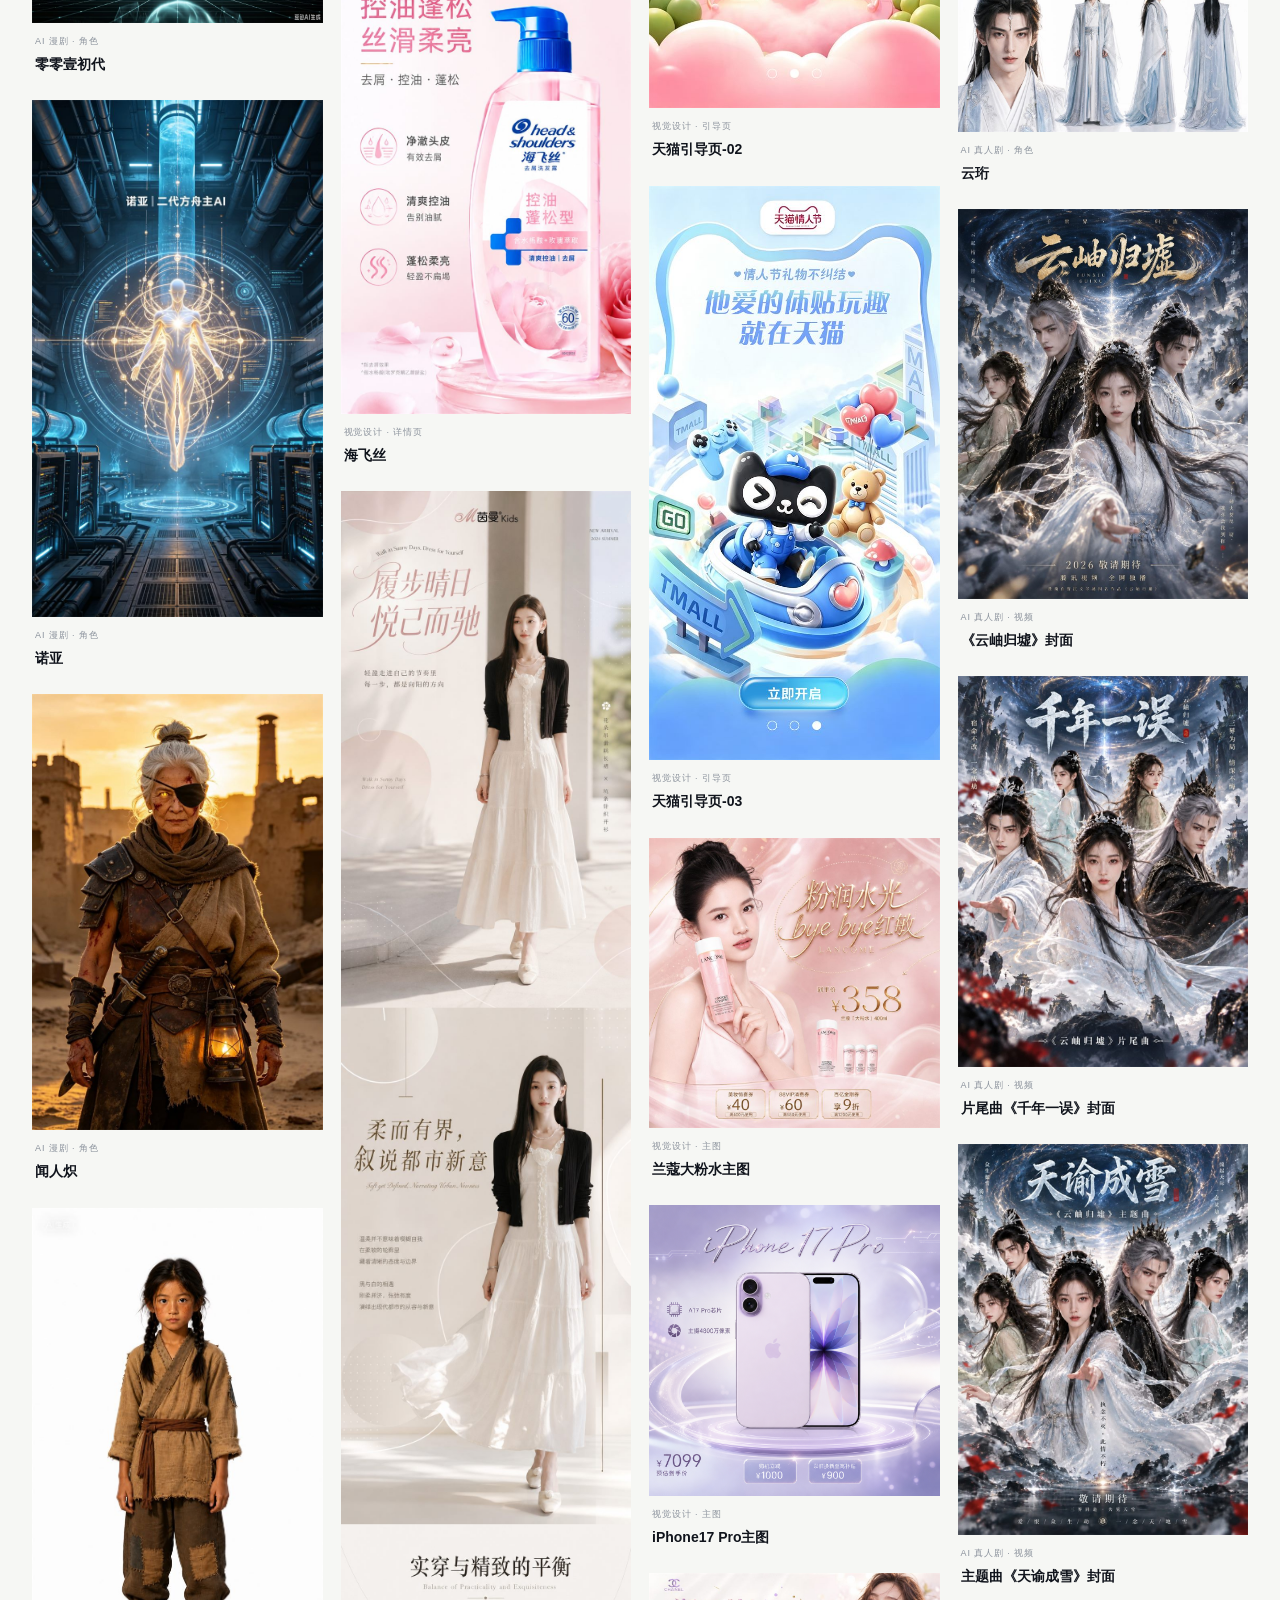
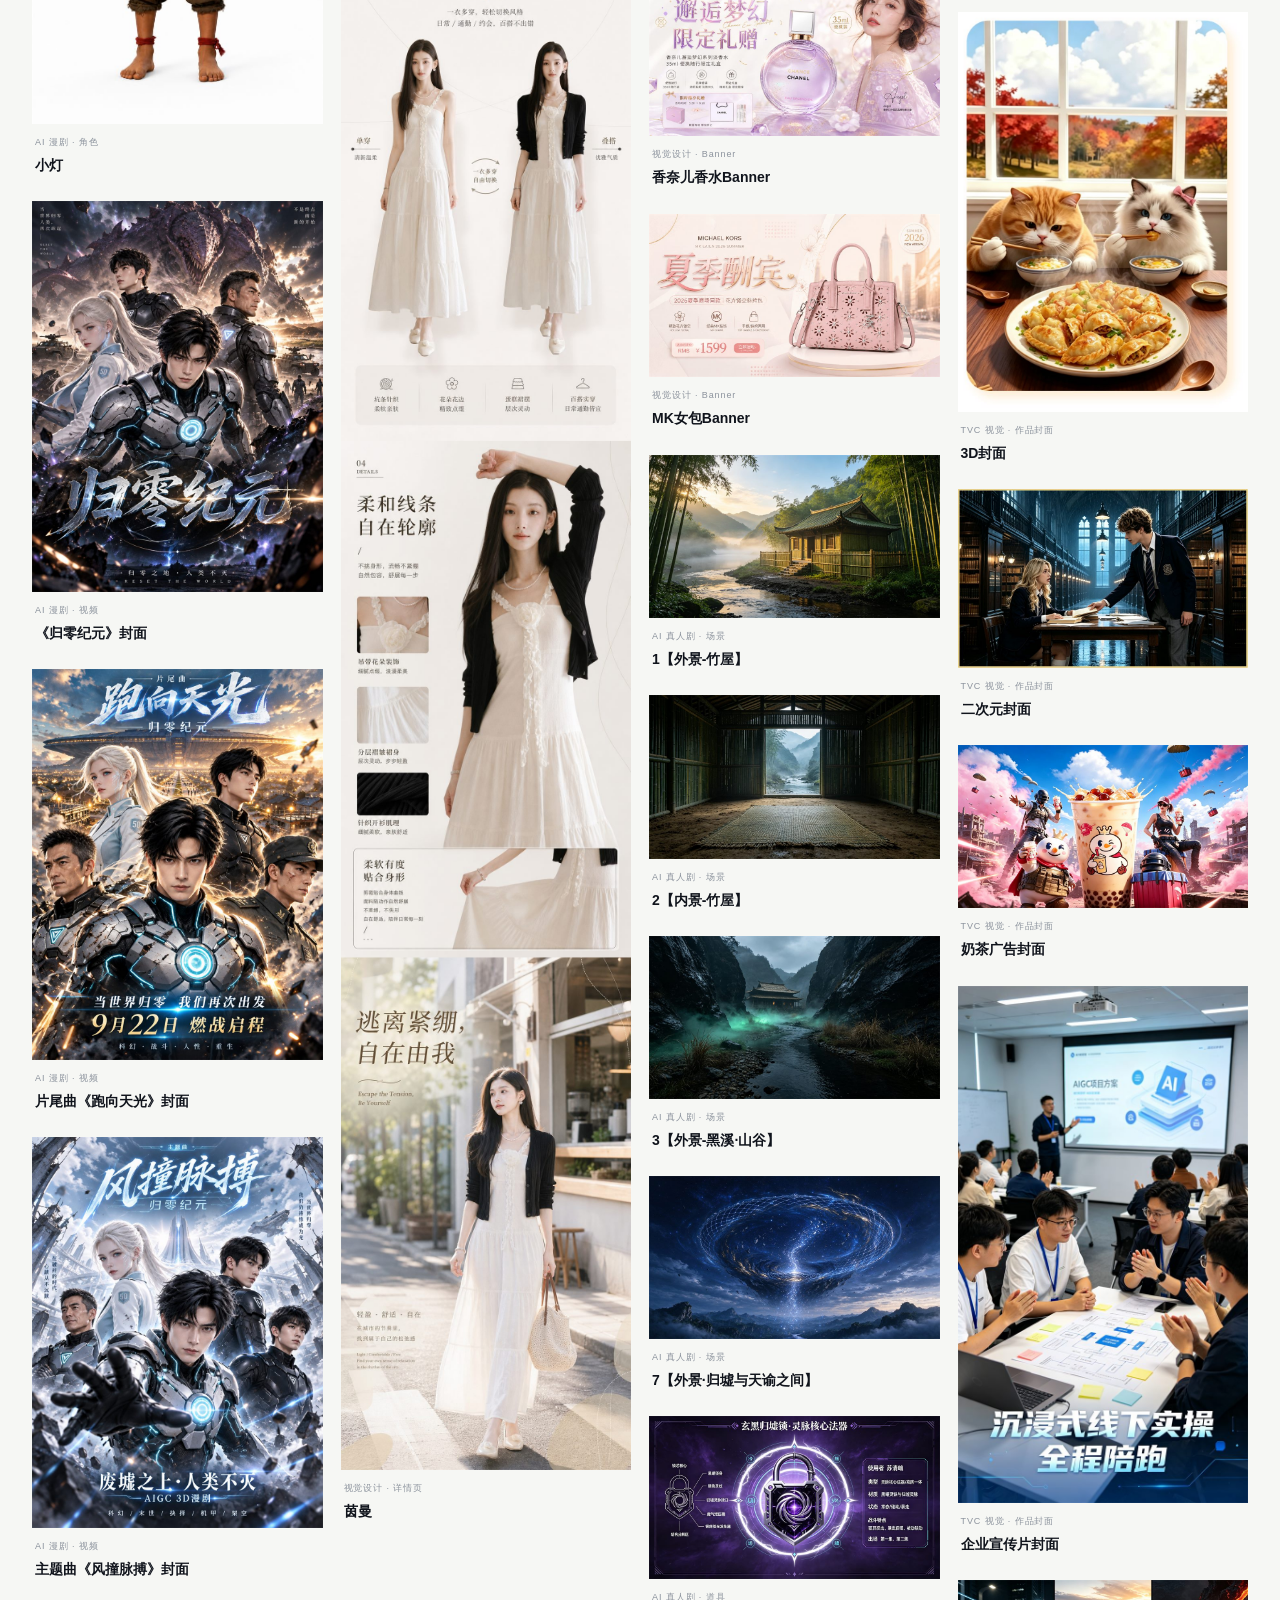
==== commit 84cbebae: "Make GitHub Pages self-contained and optimize video sources" ====
--- a/portfolio.html
+++ b/portfolio.html
@@ -5,24 +5,23 @@
   <meta name="viewport" content="width=device-width, initial-scale=1">
   <meta name="description" content="满超，AI 视觉设计师。聚焦 AIGC 视觉生产、AI 视频全流程、品牌视觉与商业内容。">
   <title>作品集｜满超 AI 视觉设计师</title>
-  <base href="https://manchao-ai-visual-portfolio.cuppedbough.chatgpt.site/">
   <link rel="stylesheet" href="styles.css?v=5">
 </head>
 <body class="portfolio-page">
-  <a class="skip-link" href="https://mchao7558-crypto.github.io/manchao/portfolio.html#main">跳到主要内容</a>
+  <a class="skip-link" href="#main">跳到主要内容</a>
 
   <header class="site-header" data-header>
-    <a class="wordmark" href="https://mchao7558-crypto.github.io/manchao/" aria-label="返回视觉入口">M.</a>
+    <a class="wordmark" href="index.html" aria-label="返回视觉入口">M.</a>
     <button class="menu-toggle" type="button" aria-expanded="false" aria-controls="primary-nav">
       <span></span><span></span><span></span><b>菜单</b>
     </button>
     <nav id="primary-nav" class="primary-nav" aria-label="主导航">
-      <a href="https://mchao7558-crypto.github.io/manchao/portfolio.html#about">关于</a>
-      <a href="https://mchao7558-crypto.github.io/manchao/portfolio.html#projects">项目</a>
-      <a href="https://mchao7558-crypto.github.io/manchao/portfolio.html#visuals">图片</a>
-      <a href="https://mchao7558-crypto.github.io/manchao/portfolio.html#videos">视频</a>
-      <a href="https://mchao7558-crypto.github.io/manchao/portfolio.html#strengths">能力</a>
-      <a href="https://mchao7558-crypto.github.io/manchao/portfolio.html#contact">联系</a>
+      <a href="#about">关于</a>
+      <a href="#projects">项目</a>
+      <a href="#visuals">图片</a>
+      <a href="#videos">视频</a>
+      <a href="#strengths">能力</a>
+      <a href="#contact">联系</a>
     </nav>
     <a class="header-contact" href="mailto:985589507@qq.com">发起合作 <span>↗</span></a>
   </header>
@@ -36,8 +35,8 @@
         <h1 id="hero-title">把创意变成<br><em>可被看见的世界</em></h1>
         <p class="hero-lede">我是满超，专注 AIGC 视觉生产、AI 视频全流程与品牌视觉。用设计判断力驾驭生成工具，让概念从一张图走向完整内容。</p>
         <div class="hero-actions">
-          <a class="button button-primary" href="https://mchao7558-crypto.github.io/manchao/portfolio.html#projects">查看精选项目 <span>↓</span></a>
-          <a class="text-link" href="https://mchao7558-crypto.github.io/manchao/portfolio.html#about">了解我的经历 <span>↗</span></a>
+          <a class="button button-primary" href="#projects">查看精选项目 <span>↓</span></a>
+          <a class="text-link" href="#about">了解我的经历 <span>↗</span></a>
         </div>
       </div>
 
@@ -248,7 +247,7 @@
         <button class="copy-contact" type="button" data-copy="15810381761">复制电话 <span>158 1038 1761</span></button>
       </div>
       <footer class="site-footer">
-        <div><a class="wordmark wordmark-light" href="https://mchao7558-crypto.github.io/manchao/">M.</a><p>满超 · AI 视觉设计师<br>北京，中国</p></div>
+        <div><a class="wordmark wordmark-light" href="index.html">M.</a><p>满超 · AI 视觉设计师<br>北京，中国</p></div>
         <div><p>EMAIL</p><a href="mailto:985589507@qq.com">985589507@qq.com</a></div>
         <div><p>FOCUS</p><span>AIGC / AI FILM / BRAND VISUAL</span></div>
         <p>© 2026 MANCHAO. ALL RIGHTS RESERVED.</p>
--- a/styles.css
+++ b/styles.css
@@ -0,0 +1,450 @@
+:root {
+  --ink: #10141c;
+  --muted: #69717e;
+  --line: rgba(16, 20, 28, .13);
+  --paper: #f6f7f4;
+  --white: #fff;
+  --blue: #2968ff;
+  --cyan: #7af4ed;
+  --deep: #101927;
+  --radius: 28px;
+  --max: 1240px;
+  --ease: cubic-bezier(.2, .8, .2, 1);
+}
+
+* { box-sizing: border-box; }
+html { scroll-behavior: smooth; }
+body { margin: 0; color: var(--ink); background: var(--paper); font-family: Inter, "Microsoft YaHei", "PingFang SC", Arial, sans-serif; }
+img { display: block; width: 100%; }
+a { color: inherit; text-decoration: none; }
+button { color: inherit; font: inherit; }
+::selection { color: #fff; background: var(--blue); }
+
+.skip-link { position: fixed; z-index: 1000; top: 12px; left: 12px; padding: 10px 14px; background: #fff; transform: translateY(-150%); }
+.skip-link:focus { transform: translateY(0); }
+.wordmark { display: inline-grid; place-items: center; width: 46px; height: 46px; border: 1px solid var(--line); border-radius: 50%; font: 800 20px/1 Arial; letter-spacing: -.06em; }
+.wordmark-light { color: #fff; border-color: rgba(255,255,255,.32); }
+.eyebrow { display: flex; align-items: center; gap: 10px; margin: 0 0 24px; color: #546070; font-size: 11px; font-weight: 700; letter-spacing: .16em; text-transform: uppercase; }
+.eyebrow > span { width: 28px; height: 1px; background: currentColor; }
+.eyebrow-light { color: rgba(255,255,255,.72); }
+.button { display: inline-flex; align-items: center; justify-content: center; gap: 32px; min-height: 56px; padding: 0 24px; border-radius: 999px; font-size: 14px; font-weight: 700; transition: transform .25s var(--ease), background .25s; }
+.button:hover { transform: translateY(-3px); }
+.button-primary { color: #fff; background: var(--ink); }
+.button-light { color: var(--deep); background: #fff; }
+.text-link { display: inline-flex; align-items: center; gap: 10px; border-bottom: 1px solid var(--ink); padding: 10px 0; font-size: 14px; font-weight: 700; }
+.section { max-width: var(--max); margin: 0 auto; padding: 140px 32px; }
+.section-label { display: flex; align-items: center; gap: 18px; color: #8a929d; font-size: 11px; letter-spacing: .16em; }
+.section-label span { display: grid; place-items: center; width: 38px; height: 38px; border: 1px solid var(--line); border-radius: 50%; }
+.section-label p { margin: 0; }
+.section-heading { display: grid; grid-template-columns: 170px minmax(0, 1fr) 300px; gap: 32px; align-items: end; margin-bottom: 64px; }
+.section-heading .eyebrow { margin-bottom: 20px; }
+.section-heading h2, .about-content h2 { margin: 0; font-size: clamp(36px, 5vw, 68px); line-height: 1.08; letter-spacing: -.055em; font-weight: 600; }
+.section-heading > p { margin: 0 0 8px; color: var(--muted); font-size: 15px; line-height: 1.8; }
+
+/* Entry */
+.entry-page { min-height: 100vh; overflow: hidden; color: #fff; background: #080d15; }
+.entry-shell { position: relative; min-height: 100svh; isolation: isolate; overflow: hidden; cursor: default; }
+.entry-shell::before { content: ""; position: absolute; inset: 0; z-index: -2; background: radial-gradient(circle at 50% 42%, rgba(60,104,255,.27), transparent 31%), linear-gradient(140deg,#11182a 0%,#060b13 72%); }
+.entry-grid { position: absolute; inset: -8%; z-index: -3; opacity: .68; filter: saturate(.75) contrast(1.08); transform: rotate(-4deg) scale(1.05); }
+.entry-frame { position: absolute; margin: 0; overflow: hidden; border-radius: 18px; box-shadow: 0 30px 80px rgba(0,0,0,.4); }
+.entry-frame img { height: 100%; object-fit: cover; }
+.entry-frame-a { width: 43vw; height: 64vh; left: -8vw; top: 21vh; }
+.entry-frame-b { width: 25vw; height: 66vh; right: 6vw; top: -13vh; }
+.entry-frame-c { width: 33vw; height: 31vh; right: -9vw; bottom: 3vh; }
+.entry-frame-d { width: 18vw; height: 42vh; left: 27vw; top: -18vh; }
+.entry-noise { position: absolute; inset: 0; z-index: -1; opacity: .16; background-image: url("data:image/svg+xml,%3Csvg viewBox='0 0 200 200' xmlns='http://www.w3.org/2000/svg'%3E%3Cfilter id='n'%3E%3CfeTurbulence type='fractalNoise' baseFrequency='.9' numOctaves='4' stitchTiles='stitch'/%3E%3C/filter%3E%3Crect width='100%25' height='100%25' filter='url(%23n)' opacity='.24'/%3E%3C/svg%3E"); }
+.entry-orbit { position: absolute; z-index: -1; border: 1px solid rgba(255,255,255,.16); border-radius: 50%; pointer-events: none; }
+.entry-orbit::before { content: ""; position: absolute; width: 7px; height: 7px; border-radius: 50%; background: var(--cyan); box-shadow: 0 0 22px var(--cyan); }
+.entry-orbit-one { width: 58vw; height: 58vw; left: 21vw; top: calc(50% - 29vw); animation: spin 24s linear infinite; }
+.entry-orbit-one::before { left: 20%; top: 5%; }
+.entry-orbit-two { width: 38vw; height: 38vw; left: 31vw; top: calc(50% - 19vw); border-style: dashed; animation: spin 18s linear infinite reverse; }
+.entry-orbit-two::before { right: 7%; bottom: 28%; background: #8aa7ff; }
+@keyframes spin { to { transform: rotate(360deg); } }
+.entry-topbar, .entry-footer { position: absolute; left: 4vw; right: 4vw; z-index: 2; display: flex; align-items: center; justify-content: space-between; }
+.entry-topbar { top: 32px; }
+.entry-topbar p, .entry-topbar span, .entry-footer p { margin: 0; color: rgba(255,255,255,.64); font-size: 10px; letter-spacing: .16em; }
+.entry-content { position: absolute; z-index: 2; left: 50%; top: 49%; width: min(760px, 86vw); text-align: center; transform: translate(-50%,-50%); }
+.entry-content .eyebrow { justify-content: center; margin-bottom: 26px; }
+.entry-content h1 { margin: 0; font-size: clamp(56px, 8.1vw, 126px); line-height: .92; letter-spacing: -.085em; font-weight: 600; text-shadow: 0 15px 60px rgba(0,0,0,.45); }
+.entry-content h1 span { color: transparent; -webkit-text-stroke: 1px rgba(255,255,255,.8); }
+.entry-subtitle { max-width: 530px; margin: 30px auto 34px; color: rgba(255,255,255,.72); font-size: 15px; line-height: 1.85; }
+.entry-cta { display: inline-flex; align-items: center; gap: 54px; min-height: 62px; padding: 0 28px 0 32px; border: 1px solid rgba(255,255,255,.4); border-radius: 999px; background: rgba(255,255,255,.09); backdrop-filter: blur(14px); transition: background .3s, transform .3s; }
+.entry-cta:hover { background: #fff; color: var(--deep); transform: scale(1.03); }
+.entry-cta svg { width: 22px; fill: none; stroke: currentColor; stroke-width: 1.5; }
+.entry-footer { bottom: 30px; }
+.entry-line { flex: 1; height: 1px; margin: 0 28px; background: rgba(255,255,255,.18); overflow: hidden; }
+.entry-line span { display: block; width: 18%; height: 100%; background: #fff; animation: progress 3s var(--ease) infinite; }
+@keyframes progress { from { transform: translateX(-100%); } to { transform: translateX(650%); } }
+
+/* Navigation + hero */
+.site-header { position: fixed; z-index: 50; top: 0; left: 0; right: 0; display: grid; grid-template-columns: 1fr auto 1fr; align-items: center; height: 84px; padding: 0 max(28px, calc((100vw - var(--max)) / 2 + 32px)); border-bottom: 1px solid transparent; transition: background .3s, border-color .3s, height .3s; }
+.site-header.scrolled { height: 68px; border-color: var(--line); background: rgba(246,247,244,.88); backdrop-filter: blur(18px); }
+.primary-nav { display: flex; gap: 34px; }
+.primary-nav a { position: relative; font-size: 13px; font-weight: 600; }
+.primary-nav a::after { content: ""; position: absolute; left: 0; right: 100%; bottom: -7px; height: 1px; background: var(--ink); transition: right .25s; }
+.primary-nav a:hover::after { right: 0; }
+.header-contact { justify-self: end; font-size: 13px; font-weight: 700; }
+.header-contact span { margin-left: 8px; }
+.menu-toggle { display: none; border: 0; background: none; }
+.portfolio-hero { position: relative; min-height: 100svh; max-width: 1480px; margin: 0 auto; padding: 150px max(32px, calc((100% - var(--max)) / 2 + 32px)) 80px; display: grid; grid-template-columns: .93fr 1.07fr; gap: 64px; align-items: center; overflow: hidden; }
+.hero-grid { position: absolute; inset: 0; z-index: -2; opacity: .42; background-image: linear-gradient(var(--line) 1px, transparent 1px), linear-gradient(90deg, var(--line) 1px, transparent 1px); background-size: 76px 76px; mask-image: linear-gradient(to bottom, black, transparent 80%); }
+.hero-glow { position: absolute; z-index: -1; width: 560px; height: 560px; right: 4%; top: 20%; border-radius: 50%; background: radial-gradient(circle, rgba(64,210,255,.25), rgba(71,103,255,.12) 45%, transparent 70%); filter: blur(8px); }
+.hero-copy { padding-top: 24px; }
+.hero-copy h1 { margin: 0; max-width: 760px; font-size: clamp(62px, 7vw, 106px); line-height: .95; letter-spacing: -.07em; font-weight: 600; }
+.hero-copy h1 em { color: var(--blue); font-style: normal; }
+.hero-lede { max-width: 510px; margin: 34px 0; color: var(--muted); font-size: 16px; line-height: 1.9; }
+.hero-actions { display: flex; gap: 30px; align-items: center; }
+.hero-visual { position: relative; height: min(680px, 68vh); min-height: 550px; }
+.hero-image { position: absolute; margin: 0; overflow: hidden; box-shadow: 0 36px 80px rgba(17,36,74,.18); }
+.hero-image img { height: 100%; object-fit: cover; transition: transform .9s var(--ease); }
+.hero-image:hover img { transform: scale(1.035); }
+.hero-image-main { inset: 6% 2% 4% 15%; border-radius: 180px 24px 24px 24px; }
+.hero-image-float { width: 33%; height: 46%; left: 0; bottom: -1%; border: 9px solid var(--paper); border-radius: 18px; }
+.hero-badge { position: absolute; right: -2%; top: 1%; display: grid; place-items: center; width: 150px; height: 150px; padding: 24px; text-align: center; border-radius: 50%; color: #061326; background: var(--cyan); box-shadow: 0 18px 50px rgba(36,185,183,.26); }
+.hero-badge span { font-size: 42px; font-weight: 500; letter-spacing: -.06em; }
+.hero-badge p { margin: -10px 0 0; font-size: 12px; }
+.hero-caption { position: absolute; right: 2%; bottom: 0; margin: 0; font-size: 10px; letter-spacing: .17em; writing-mode: vertical-rl; transform: translateX(140%); }
+.hero-index { position: absolute; left: 34px; bottom: 50px; color: #8b929c; font-size: 10px; letter-spacing: .13em; writing-mode: vertical-rl; }
+
+/* About */
+.about-section > .section-label { margin-bottom: 64px; }
+.about-layout { display: grid; grid-template-columns: .8fr 1.2fr; gap: clamp(48px,8vw,120px); align-items: start; }
+.about-portrait { position: relative; }
+.about-portrait img { aspect-ratio: .78; object-fit: cover; object-position: center top; border-radius: 220px 220px 24px 24px; filter: saturate(.9); }
+.portrait-tag { position: absolute; right: -42px; bottom: 36px; padding: 13px 16px; border: 1px solid var(--line); border-radius: 999px; background: rgba(255,255,255,.88); backdrop-filter: blur(12px); font-size: 9px; letter-spacing: .1em; }
+.portrait-tag i { display: inline-block; width: 7px; height: 7px; margin-right: 8px; border-radius: 50%; background: #32c374; box-shadow: 0 0 0 5px rgba(50,195,116,.12); }
+.about-intro { max-width: 720px; margin: 32px 0 42px; color: var(--muted); font-size: 16px; line-height: 1.9; }
+.experience-list { border-top: 1px solid var(--line); }
+.experience-list article { display: grid; grid-template-columns: 130px 1fr; gap: 24px; padding: 24px 0; border-bottom: 1px solid var(--line); }
+.experience-list time { color: #8b929d; font-size: 11px; letter-spacing: .1em; }
+.experience-list h3 { margin: 0 0 8px; font-size: 17px; }
+.experience-list p { margin: 0; color: var(--muted); font-size: 13px; line-height: 1.7; }
+.about-contact { display: flex; flex-wrap: wrap; gap: 18px 28px; margin-top: 30px; font-size: 13px; font-weight: 600; }
+.about-contact a { border-bottom: 1px solid var(--line); }
+.about-contact span { color: var(--muted); }
+.stats-grid { display: grid; grid-template-columns: repeat(4,1fr); margin-top: 100px; border-top: 1px solid var(--line); border-bottom: 1px solid var(--line); }
+.stats-grid article { padding: 38px 26px; border-right: 1px solid var(--line); }
+.stats-grid article:last-child { border: 0; }
+.stats-grid strong { font-size: clamp(38px,5vw,64px); line-height: 1; letter-spacing: -.06em; font-weight: 500; }
+.stats-grid sup { color: var(--blue); font-size: .45em; }
+.stats-grid p { margin: 14px 0 0; color: var(--muted); font-size: 12px; }
+
+/* Projects */
+.projects-section { max-width: 1440px; }
+.project-grid { display: grid; grid-template-columns: repeat(2,minmax(0,1fr)); gap: 28px; }
+.project-card { min-height: 660px; }
+.project-card button { position: relative; width: 100%; height: 100%; padding: 0; overflow: hidden; border: 0; border-radius: var(--radius); cursor: pointer; text-align: left; background: #182130; }
+.project-card img { height: 100%; object-fit: cover; transition: transform 1s var(--ease), filter .6s; }
+.project-card:hover img { transform: scale(1.045); filter: saturate(1.08); }
+.project-card-wide { min-height: 500px; margin-top: 100px; }
+.project-card-landscape { grid-column: 1 / -1; min-height: 650px; }
+.project-card-landscape img, .project-card-wide:nth-of-type(3) img { object-position: center; }
+.project-card-tall img, .project-card-wide:nth-of-type(2) img { object-position: center top; }
+.project-overlay { position: absolute; inset: 0; background: linear-gradient(to bottom, rgba(6,12,22,.08) 30%, rgba(6,12,22,.84)); }
+.project-meta { position: absolute; top: 28px; left: 28px; right: 28px; display: flex; justify-content: space-between; color: rgba(255,255,255,.83); font-size: 10px; letter-spacing: .1em; }
+.project-meta b { font-weight: 600; }
+.project-meta em { font-style: normal; }
+.project-title { position: absolute; left: 34px; right: 34px; bottom: 30px; display: flex; align-items: end; justify-content: space-between; color: #fff; }
+.project-title strong { font-size: clamp(32px,4vw,60px); line-height: 1; letter-spacing: -.055em; font-weight: 500; }
+.project-title i { font-size: 10px; font-style: normal; letter-spacing: .12em; }
+.video-flag { position: absolute; left: 28px; top: 58px; display: inline-flex; align-items: center; gap: 8px; padding: 9px 13px; border: 1px solid rgba(255,255,255,.3); border-radius: 999px; color: #fff; background: rgba(6,12,22,.28); backdrop-filter: blur(10px); font-size: 10px; letter-spacing: .06em; transition: background .25s, transform .25s; }
+.video-flag i { display: grid; place-items: center; width: 20px; height: 20px; border-radius: 50%; color: var(--deep); background: var(--cyan); font-size: 8px; font-style: normal; }
+.project-card:hover .video-flag { background: rgba(6,12,22,.62); transform: translateY(-2px); }
+
+/* Image archive */
+.image-works-section { max-width: 1440px; }
+.image-section-head { display: grid; grid-template-columns: 170px minmax(0,1fr) 300px; gap: 32px; align-items: end; margin-bottom: 54px; }
+.image-section-head h2 { margin: 0; font-size: clamp(36px,5vw,68px); line-height: 1.08; letter-spacing: -.055em; font-weight: 600; }
+.image-section-head > p { margin: 0 0 8px; color: var(--muted); font-size: 15px; line-height: 1.8; }
+.image-toolbar { display: flex; flex-wrap: wrap; gap: 10px; margin-bottom: 34px; padding-bottom: 24px; border-bottom: 1px solid var(--line); }
+.image-toolbar button { display: inline-flex; align-items: center; gap: 10px; min-height: 42px; padding: 0 17px; border: 1px solid var(--line); border-radius: 999px; cursor: pointer; background: transparent; font-size: 12px; transition: color .2s, background .2s, border-color .2s; }
+.image-toolbar button span { color: #9299a4; font-size: 9px; }
+.image-toolbar button:hover, .image-toolbar button.active { color: #fff; border-color: var(--ink); background: var(--ink); }
+.image-work-grid { columns: 4; column-gap: 18px; }
+.image-work-card { display: inline-block; width: 100%; margin: 0 0 26px; break-inside: avoid; }
+.image-work-card[hidden] { display: none; }
+.image-work-card button { width: 100%; padding: 0; border: 0; cursor: zoom-in; text-align: left; background: transparent; }
+.image-work-thumb { position: relative; display: block; overflow: visible; border-radius: 0; background: transparent; }
+.image-work-thumb img { display: block; width: 100%; max-width: 100%; height: auto; max-height: none; aspect-ratio: auto; object-fit: contain; border-radius: 0; transform: none; transition: filter .35s; }
+.image-work-card button:hover .image-work-thumb img { transform: none; filter: saturate(1.07); }
+.image-work-expand { position: absolute; right: 14px; bottom: 14px; display: grid; place-items: center; width: 38px; height: 38px; border: 1px solid rgba(255,255,255,.42); border-radius: 50%; color: #fff; background: rgba(6,12,22,.35); backdrop-filter: blur(9px); opacity: 0; transform: translateY(6px); transition: opacity .25s, transform .25s; font-size: 15px; }
+.image-work-card button:hover .image-work-expand { opacity: 1; transform: none; }
+.image-work-copy { display: block; padding: 12px 3px 0; }
+.image-work-copy p { margin: 0 0 6px; color: #8c939d; font-size: 9px; letter-spacing: .1em; }
+.image-work-copy h3 { margin: 0; font-size: 14px; line-height: 1.45; font-weight: 600; }
+
+.image-viewer-dialog { width: min(1240px,calc(100vw - 32px)); max-height: calc(100vh - 32px); padding: 0; overflow: hidden; border: 0; border-radius: 24px; color: #fff; background: #080d15; box-shadow: 0 40px 120px rgba(0,0,0,.45); }
+.image-viewer-dialog[open] { display: grid; grid-template-columns: 64px minmax(0,1fr) 64px; grid-template-rows: minmax(0,calc(100vh - 150px)) auto; animation: dialogIn .35s var(--ease); }
+.image-viewer-dialog::backdrop { background: rgba(3,7,12,.86); backdrop-filter: blur(12px); }
+.image-viewer-close { position: absolute; z-index: 5; right: 16px; top: 16px; display: grid; place-items: center; width: 42px; height: 42px; border: 1px solid rgba(255,255,255,.24); border-radius: 50%; color: #fff; cursor: pointer; background: rgba(3,7,12,.55); font-size: 25px; }
+.image-viewer-stage { position: relative; grid-column: 2; display: block; min-height: 0; overflow-x: hidden; overflow-y: auto; overscroll-behavior: contain; scrollbar-gutter: stable; }
+.image-viewer-stage img { display: block; width: 100%; max-width: 100%; height: auto; max-height: none; margin: 0 auto; aspect-ratio: auto; object-fit: contain; opacity: 1; transition: opacity .2s; }
+.image-viewer-stage.loading img { opacity: .12; }
+.image-viewer-stage p { position: absolute; left: 50%; top: 50%; margin: 0; opacity: 0; transform: translate(-50%,-50%); font-size: 11px; letter-spacing: .1em; }
+.image-viewer-stage.loading p { opacity: 1; }
+.image-viewer-nav { align-self: center; display: grid; place-items: center; width: 42px; height: 42px; margin: auto; border: 1px solid rgba(255,255,255,.22); border-radius: 50%; color: #fff; cursor: pointer; background: transparent; font-size: 18px; transition: color .2s, background .2s; }
+.image-viewer-nav:hover { color: var(--deep); background: var(--cyan); }
+.image-viewer-prev { grid-column: 1; grid-row: 1; }
+.image-viewer-next { grid-column: 3; grid-row: 1; }
+.image-viewer-info { grid-column: 1 / -1; display: flex; align-items: end; justify-content: space-between; gap: 30px; padding: 20px 28px 24px; border-top: 1px solid rgba(255,255,255,.1); }
+.image-viewer-info p { margin: 0 0 7px; color: rgba(255,255,255,.5); font-size: 9px; letter-spacing: .12em; }
+.image-viewer-info h2 { margin: 0; font-size: clamp(22px,2.5vw,36px); letter-spacing: -.035em; }
+.image-viewer-info > p { margin: 0; }
+
+/* Video library */
+.videos-section { max-width: 1440px; }
+.video-section-head { display: grid; grid-template-columns: 170px minmax(0,1fr) 300px; gap: 32px; align-items: end; margin-bottom: 54px; }
+.video-section-head h2 { margin: 0; font-size: clamp(36px,5vw,68px); line-height: 1.08; letter-spacing: -.055em; font-weight: 600; }
+.video-section-head > p { margin: 0 0 8px; color: var(--muted); font-size: 15px; line-height: 1.8; }
+.video-toolbar { display: flex; flex-wrap: wrap; gap: 10px; margin-bottom: 34px; padding-bottom: 24px; border-bottom: 1px solid var(--line); }
+.video-toolbar button { display: inline-flex; align-items: center; gap: 10px; min-height: 42px; padding: 0 17px; border: 1px solid var(--line); border-radius: 999px; cursor: pointer; background: transparent; font-size: 12px; transition: color .2s, background .2s, border-color .2s; }
+.video-toolbar button span { color: #9299a4; font-size: 9px; }
+.video-toolbar button:hover, .video-toolbar button.active { color: #fff; border-color: var(--ink); background: var(--ink); }
+.video-library-grid { display: grid; grid-template-columns: repeat(3,minmax(0,1fr)); gap: 34px 22px; }
+.video-library-card { min-width: 0; }
+.video-library-card[hidden] { display: none; }
+.video-library-card button, .video-library-static { display: block; width: 100%; padding: 0; border: 0; text-align: left; background: transparent; }
+.video-library-card button { cursor: pointer; }
+.video-library-thumb { position: relative; aspect-ratio: 16/10; overflow: hidden; border-radius: 18px; background: #121925; }
+.video-library-thumb img { height: 100%; object-fit: cover; transition: transform .75s var(--ease), filter .4s; }
+.video-library-card button:hover .video-library-thumb img, .video-library-card:hover .video-library-static .video-library-thumb img { transform: scale(1.045); filter: saturate(1.08); }
+.video-library-play { position: absolute; left: 18px; bottom: 18px; display: grid; place-items: center; width: 48px; height: 48px; padding-left: 3px; border-radius: 50%; color: var(--deep); background: var(--cyan); box-shadow: 0 10px 30px rgba(0,0,0,.2); font-size: 13px; transition: transform .25s; }
+.video-library-card button:hover .video-library-play { transform: scale(1.08); }
+.video-library-number { position: absolute; right: 16px; top: 16px; padding: 7px 9px; border-radius: 999px; color: #fff; background: rgba(7,12,21,.48); backdrop-filter: blur(8px); font-size: 9px; letter-spacing: .08em; }
+.video-library-platform { position: absolute; left: 18px; bottom: 18px; padding: 9px 13px; border: 1px solid rgba(255,255,255,.45); border-radius: 999px; color: #fff; background: rgba(7,12,21,.56); backdrop-filter: blur(10px); font-size: 10px; letter-spacing: .14em; }
+.video-library-copy { display: grid; grid-template-columns: 1fr auto; gap: 14px; align-items: start; padding: 16px 3px 0; }
+.video-library-copy p { margin: 0 0 8px; color: #8a929d; font-size: 9px; letter-spacing: .12em; }
+.video-library-copy h3 { margin: 0; font-size: 18px; line-height: 1.35; letter-spacing: -.025em; }
+.video-library-copy > span { margin-top: 18px; color: #808894; font-size: 12px; }
+.video-external-link { display: flex; align-items: center; justify-content: space-between; gap: 16px; margin-top: 14px; padding: 13px 16px; border: 1px solid var(--line); border-radius: 999px; color: var(--ink); font-size: 12px; letter-spacing: .04em; transition: color .2s, background .2s, border-color .2s, transform .2s; }
+.video-external-link:hover { color: #fff; border-color: var(--ink); background: var(--ink); transform: translateY(-2px); }
+
+.video-gallery-dialog { width: min(1180px,calc(100vw - 36px)); max-height: calc(100vh - 36px); padding: 0; overflow: hidden; border: 0; border-radius: 24px; color: #fff; background: #090e16; box-shadow: 0 40px 120px rgba(0,0,0,.4); }
+.video-gallery-dialog[open] { display: block; animation: dialogIn .35s var(--ease); }
+.video-gallery-dialog::backdrop { background: rgba(3,7,12,.82); backdrop-filter: blur(12px); }
+.gallery-dialog-close { position: absolute; z-index: 6; right: 18px; top: 18px; display: grid; place-items: center; width: 42px; height: 42px; border: 1px solid rgba(255,255,255,.25); border-radius: 50%; color: #fff; cursor: pointer; background: rgba(3,7,12,.45); font-size: 25px; }
+.video-gallery-stage { position: relative; aspect-ratio: 16/9; overflow: hidden; background: #000; }
+.video-gallery-stage video { width: 100%; height: 100%; object-fit: contain; opacity: 0; transition: opacity .25s; }
+.video-gallery-stage.is-playing video { opacity: 1; }
+.gallery-video-cover { position: absolute; z-index: 2; inset: 0; width: 100%; height: 100%; padding: 0; overflow: hidden; border: 0; color: #fff; cursor: pointer; background: #05080d; }
+.gallery-video-cover::after { content: ""; position: absolute; inset: 0; background: linear-gradient(to top,rgba(3,7,13,.65),transparent 58%); }
+.gallery-video-cover img { width: 100%; height: 100%; object-fit: cover; }
+.gallery-video-cover > span { position: absolute; z-index: 1; left: 50%; top: 50%; display: flex; flex-direction: column; align-items: center; gap: 12px; transform: translate(-50%,-50%); }
+.gallery-video-cover i { display: grid; place-items: center; width: 82px; height: 82px; padding-left: 5px; border: 1px solid rgba(255,255,255,.55); border-radius: 50%; background: rgba(8,15,25,.5); backdrop-filter: blur(12px); font-size: 22px; font-style: normal; transition: transform .25s, background .25s; }
+.gallery-video-cover b { font-size: 12px; letter-spacing: .12em; }
+.gallery-video-cover:hover i { transform: scale(1.08); color: var(--deep); background: var(--cyan); }
+.video-gallery-stage.is-playing .gallery-video-cover { opacity: 0; pointer-events: none; transition: opacity .3s; }
+.gallery-video-status { position: absolute; z-index: 4; left: 50%; bottom: 20px; margin: 0; padding: 8px 13px; border-radius: 999px; background: rgba(3,7,13,.72); opacity: 0; transform: translateX(-50%); font-size: 11px; }
+.gallery-video-status.show { opacity: 1; }
+.video-gallery-info { display: flex; align-items: end; justify-content: space-between; gap: 30px; padding: 24px 30px 28px; }
+.video-gallery-info p { margin: 0 0 8px; color: rgba(255,255,255,.5); font-size: 9px; letter-spacing: .13em; }
+.video-gallery-info h2 { margin: 0; font-size: clamp(26px,3vw,42px); letter-spacing: -.04em; }
+.video-gallery-info > p { flex: none; margin: 0; }
+
+/* Strengths */
+.strength-grid { display: grid; grid-template-columns: repeat(2,1fr); border-top: 1px solid var(--line); border-left: 1px solid var(--line); }
+.strength-card { position: relative; min-height: 390px; padding: 40px; border-right: 1px solid var(--line); border-bottom: 1px solid var(--line); transition: background .35s, transform .35s; }
+.strength-card:hover { z-index: 1; background: #fff; transform: translateY(-6px); box-shadow: 0 26px 70px rgba(31,45,66,.09); }
+.strength-card > span { position: absolute; right: 32px; top: 30px; color: #9aa1aa; font-size: 11px; }
+.strength-icon { display: grid; place-items: center; width: 52px; height: 52px; margin-bottom: 72px; border: 1px solid var(--line); border-radius: 50%; color: var(--blue); font-size: 21px; }
+.strength-card h3 { margin: 0 0 16px; font-size: 27px; letter-spacing: -.03em; }
+.strength-card p { max-width: 440px; margin: 0; color: var(--muted); font-size: 14px; line-height: 1.8; }
+.strength-card ul { display: flex; flex-wrap: wrap; gap: 8px; padding: 0; margin: 24px 0 0; list-style: none; }
+.strength-card li { padding: 8px 12px; border: 1px solid var(--line); border-radius: 999px; color: #4e5866; font-size: 10px; }
+.process-block { display: grid; grid-template-columns: .75fr 1.25fr; gap: 70px; margin-top: 120px; padding: 66px; border-radius: var(--radius); color: #fff; background: var(--deep); }
+.process-block h2 { margin: 0; font-size: clamp(34px,4vw,54px); line-height: 1.08; letter-spacing: -.05em; font-weight: 500; }
+.process-block ol { padding: 0; margin: 0; list-style: none; }
+.process-block li { display: grid; grid-template-columns: 42px 150px 1fr; gap: 20px; align-items: center; padding: 20px 0; border-bottom: 1px solid rgba(255,255,255,.13); }
+.process-block li:last-child { border: 0; }
+.process-block b { color: var(--cyan); font-size: 10px; }
+.process-block span { font-size: 15px; font-weight: 700; }
+.process-block li p { margin: 0; color: rgba(255,255,255,.58); font-size: 12px; }
+
+/* Contact */
+.contact-section { position: relative; min-height: 760px; padding: 130px max(32px, calc((100vw - var(--max)) / 2 + 32px)) 40px; overflow: hidden; color: #fff; background: #111927; }
+.contact-section > .eyebrow { justify-content: center; }
+.contact-section > h2 { position: relative; z-index: 1; max-width: 1060px; margin: 70px auto 48px; text-align: center; font-size: clamp(48px,7vw,98px); line-height: 1; letter-spacing: -.065em; font-weight: 500; }
+.contact-section > h2 em { color: var(--cyan); font-style: normal; }
+.contact-actions { position: relative; z-index: 1; display: flex; justify-content: center; align-items: center; gap: 34px; }
+.copy-contact { padding: 14px 0; border: 0; border-bottom: 1px solid rgba(255,255,255,.4); color: #fff; cursor: pointer; background: none; font-size: 12px; }
+.copy-contact span { margin-left: 16px; color: rgba(255,255,255,.58); }
+.contact-orbit { position: absolute; width: 750px; height: 750px; left: 50%; top: -180px; border: 1px solid rgba(255,255,255,.1); border-radius: 50%; transform: translateX(-50%); }
+.contact-orbit::before, .contact-orbit::after { content: ""; position: absolute; border: 1px solid rgba(255,255,255,.07); border-radius: 50%; }
+.contact-orbit::before { inset: 90px; }
+.contact-orbit::after { inset: 190px; }
+.site-footer { position: absolute; left: max(32px, calc((100vw - var(--max)) / 2 + 32px)); right: max(32px, calc((100vw - var(--max)) / 2 + 32px)); bottom: 36px; display: grid; grid-template-columns: 1.4fr 1fr 1.3fr auto; gap: 30px; align-items: end; padding-top: 28px; border-top: 1px solid rgba(255,255,255,.13); }
+.site-footer > div:first-child { display: flex; align-items: center; gap: 16px; }
+.site-footer p, .site-footer span, .site-footer a { margin: 0; color: rgba(255,255,255,.58); font-size: 10px; line-height: 1.6; letter-spacing: .08em; }
+.site-footer > div > p:first-child { color: rgba(255,255,255,.35); }
+
+/* Dialog + motion */
+.project-dialog { width: min(1080px, calc(100vw - 40px)); max-height: calc(100vh - 40px); padding: 0; overflow: hidden; border: 0; border-radius: 24px; color: var(--ink); background: #fff; box-shadow: 0 40px 120px rgba(0,0,0,.3); }
+.project-dialog[open] { display: grid; grid-template-columns: 1.1fr .9fr; animation: dialogIn .35s var(--ease); }
+.project-dialog::backdrop { background: rgba(4,8,14,.72); backdrop-filter: blur(10px); }
+@keyframes dialogIn { from { opacity: 0; transform: translateY(20px) scale(.98); } }
+.dialog-media { position: relative; min-height: 620px; overflow: hidden; background: #05080d; }
+.dialog-media img { height: 100%; object-fit: cover; }
+.dialog-media video { display: none; width: 100%; height: 100%; min-height: 620px; object-fit: contain; opacity: 0; background: #05080d; transition: opacity .25s; }
+.dialog-media.is-video img { display: none; }
+.dialog-media.is-video video { display: block; }
+.dialog-media.is-video.is-playing video { opacity: 1; }
+.video-cover { position: absolute; z-index: 2; inset: 0; display: none; width: 100%; height: 100%; padding: 0; overflow: hidden; border: 0; cursor: pointer; color: #fff; background: #05080d; }
+.dialog-media.is-video .video-cover { display: block; }
+.dialog-media.is-playing .video-cover { opacity: 0; pointer-events: none; transition: opacity .3s; }
+.video-cover::after { content: ""; position: absolute; inset: 0; background: linear-gradient(to top, rgba(3,7,13,.62), transparent 55%); }
+.video-cover > img { display: block !important; width: 100%; height: 100%; object-fit: cover; }
+.video-cover > span { position: absolute; z-index: 1; left: 50%; top: 50%; display: flex; flex-direction: column; align-items: center; gap: 12px; transform: translate(-50%,-50%); }
+.video-cover i { display: grid; place-items: center; width: 72px; height: 72px; padding-left: 4px; border: 1px solid rgba(255,255,255,.55); border-radius: 50%; background: rgba(9,16,28,.5); backdrop-filter: blur(12px); font-size: 20px; font-style: normal; transition: transform .25s, background .25s; }
+.video-cover b { font-size: 12px; letter-spacing: .12em; }
+.video-cover:hover i { transform: scale(1.08); color: var(--deep); background: var(--cyan); }
+.video-status { position: absolute; z-index: 3; left: 50%; bottom: 22px; margin: 0; padding: 8px 12px; border-radius: 999px; color: #fff; background: rgba(3,7,13,.7); opacity: 0; pointer-events: none; transform: translateX(-50%); font-size: 11px; transition: opacity .2s; }
+.video-status.show { opacity: 1; }
+.dialog-copy { align-self: center; padding: 60px; }
+.dialog-copy h2 { margin: 0 0 24px; font-size: 48px; letter-spacing: -.05em; }
+.dialog-copy > p { color: var(--muted); line-height: 1.85; }
+.dialog-facts { display: grid; gap: 12px; margin-top: 34px; padding-top: 24px; border-top: 1px solid var(--line); }
+.dialog-facts p { display: flex; justify-content: space-between; margin: 0; font-size: 12px; }
+.dialog-facts span { color: var(--muted); }
+.dialog-close { position: absolute; z-index: 2; right: 18px; top: 18px; display: grid; place-items: center; width: 40px; height: 40px; border: 0; border-radius: 50%; cursor: pointer; background: rgba(255,255,255,.9); font-size: 24px; }
+.toast { position: fixed; z-index: 90; left: 50%; bottom: 24px; padding: 12px 18px; border-radius: 999px; color: #fff; background: var(--ink); opacity: 0; transform: translate(-50%,20px); pointer-events: none; transition: .3s; font-size: 12px; }
+.toast.show { opacity: 1; transform: translate(-50%,0); }
+.reveal { opacity: 0; transform: translateY(28px); transition: opacity .75s var(--ease), transform .75s var(--ease); }
+.reveal.visible { opacity: 1; transform: translateY(0); }
+
+@media (max-width: 980px) {
+  .section { padding: 110px 24px; }
+  .site-header { grid-template-columns: 1fr auto; padding: 0 24px; }
+  .header-contact { display: none; }
+  .menu-toggle { position: relative; z-index: 2; display: grid; gap: 4px; width: 44px; height: 44px; place-content: center; }
+  .menu-toggle span { width: 20px; height: 1px; background: var(--ink); transition: .25s; }
+  .menu-toggle b { position: absolute; width: 1px; height: 1px; overflow: hidden; }
+  .menu-toggle[aria-expanded="true"] span:nth-child(1) { transform: translateY(5px) rotate(45deg); }
+  .menu-toggle[aria-expanded="true"] span:nth-child(2) { opacity: 0; }
+  .menu-toggle[aria-expanded="true"] span:nth-child(3) { transform: translateY(-5px) rotate(-45deg); }
+  .primary-nav { position: fixed; inset: 0; display: grid; place-content: center; gap: 30px; opacity: 0; pointer-events: none; background: rgba(246,247,244,.97); transform: translateY(-20px); transition: .3s; }
+  .primary-nav.open { opacity: 1; pointer-events: auto; transform: none; }
+  .primary-nav a { font-size: 34px; text-align: center; }
+  .portfolio-hero { min-height: auto; grid-template-columns: 1fr; padding: 140px 24px 100px; }
+  .hero-copy { max-width: 720px; }
+  .hero-visual { height: 620px; }
+  .hero-index { display: none; }
+  .section-heading { grid-template-columns: 120px 1fr; }
+  .section-heading > p { grid-column: 2; }
+  .about-layout { grid-template-columns: .75fr 1.25fr; gap: 54px; }
+  .stats-grid { grid-template-columns: repeat(2,1fr); }
+  .stats-grid article:nth-child(2) { border-right: 0; }
+  .stats-grid article:nth-child(-n+2) { border-bottom: 1px solid var(--line); }
+  .project-card { min-height: 520px; }
+  .project-card-wide { min-height: 420px; margin-top: 60px; }
+  .image-section-head { grid-template-columns: 120px 1fr; }
+  .image-section-head > p { grid-column: 2; }
+  .image-work-grid { columns: 3; }
+  .video-section-head { grid-template-columns: 120px 1fr; }
+  .video-section-head > p { grid-column: 2; }
+  .video-library-grid { grid-template-columns: repeat(2,minmax(0,1fr)); }
+  .process-block { grid-template-columns: 1fr; padding: 48px; }
+  .site-footer { grid-template-columns: 1fr 1fr; }
+  .site-footer > p { text-align: right; }
+}
+
+@media (max-width: 680px) {
+  :root { --radius: 20px; }
+  .entry-frame-a { width: 82vw; height: 46vh; left: -32vw; top: 36vh; }
+  .entry-frame-b { width: 58vw; height: 45vh; right: -18vw; top: -4vh; }
+  .entry-frame-c { width: 60vw; height: 23vh; right: -22vw; bottom: -2vh; }
+  .entry-frame-d { display: none; }
+  .entry-topbar { left: 22px; right: 22px; top: 22px; }
+  .entry-topbar p { display: none; }
+  .entry-topbar span { font-size: 8px; }
+  .entry-content { top: 47%; }
+  .entry-content h1 { font-size: clamp(52px,17vw,80px); line-height: .96; }
+  .entry-subtitle { font-size: 13px; line-height: 1.7; }
+  .entry-orbit-one { width: 112vw; height: 112vw; left: -6vw; top: calc(50% - 56vw); }
+  .entry-orbit-two { width: 80vw; height: 80vw; left: 10vw; top: calc(50% - 40vw); }
+  .entry-footer { left: 22px; right: 22px; bottom: 22px; }
+  .entry-footer p:last-child { display: none; }
+  .entry-line { margin-right: 0; }
+  .section { padding: 88px 20px; }
+  .portfolio-hero { padding: 120px 20px 70px; gap: 54px; }
+  .hero-copy h1 { font-size: clamp(52px,16vw,76px); }
+  .hero-lede { margin: 26px 0; font-size: 14px; }
+  .hero-actions { align-items: flex-start; flex-direction: column; gap: 14px; }
+  .hero-visual { min-height: 0; height: 500px; }
+  .hero-image-main { inset: 0 0 8% 10%; border-radius: 120px 18px 18px 18px; }
+  .hero-image-float { width: 39%; height: 39%; left: 0; bottom: 0; border-width: 6px; }
+  .hero-badge { width: 106px; height: 106px; right: -5px; top: -22px; padding: 16px; }
+  .hero-badge span { font-size: 30px; }
+  .hero-badge p { font-size: 9px; }
+  .hero-caption { display: none; }
+  .section-heading { display: block; margin-bottom: 40px; }
+  .section-heading .section-label { margin-bottom: 54px; }
+  .section-heading > p { margin-top: 22px; }
+  .section-heading h2, .about-content h2 { font-size: 40px; }
+  .about-section > .section-label { margin-bottom: 48px; }
+  .about-layout { grid-template-columns: 1fr; }
+  .about-portrait { max-width: 86%; }
+  .portrait-tag { right: -14%; bottom: 28px; }
+  .experience-list article { grid-template-columns: 1fr; gap: 12px; }
+  .stats-grid { margin-top: 66px; }
+  .stats-grid article { padding: 26px 16px; }
+  .stats-grid strong { font-size: 42px; }
+  .project-grid { grid-template-columns: 1fr; gap: 18px; }
+  .project-card, .project-card-wide, .project-card-landscape { grid-column: auto; min-height: 500px; margin-top: 0; }
+  .project-card-wide:nth-of-type(3), .project-card-landscape { min-height: 330px; }
+  .project-meta { top: 20px; left: 20px; right: 20px; }
+  .project-meta em { display: none; }
+  .project-title { left: 22px; right: 22px; bottom: 22px; }
+  .project-title i { display: none; }
+  .project-title strong { font-size: 38px; }
+  .image-section-head { display: block; margin-bottom: 36px; }
+  .image-section-head .section-label { margin-bottom: 54px; }
+  .image-section-head h2 { font-size: 40px; }
+  .image-section-head > p { margin-top: 22px; }
+  .image-toolbar { flex-wrap: nowrap; overflow-x: auto; padding-bottom: 18px; scrollbar-width: none; }
+  .image-toolbar::-webkit-scrollbar { display: none; }
+  .image-toolbar button { flex: none; }
+  .image-work-grid { columns: 2; column-gap: 12px; }
+  .image-work-card { margin-bottom: 20px; }
+  .image-work-expand { opacity: 1; transform: none; }
+  .image-viewer-dialog { width: calc(100vw - 16px); }
+  .image-viewer-dialog[open] { grid-template-columns: 48px minmax(0,1fr) 48px; grid-template-rows: minmax(0,calc(100vh - 130px)) auto; }
+  .image-viewer-nav { width: 36px; height: 36px; }
+  .image-viewer-info { padding: 16px 18px 20px; }
+  .video-section-head { display: block; margin-bottom: 36px; }
+  .video-section-head .section-label { margin-bottom: 54px; }
+  .video-section-head h2 { font-size: 40px; }
+  .video-section-head > p { margin-top: 22px; }
+  .video-toolbar { flex-wrap: nowrap; overflow-x: auto; padding-bottom: 18px; scrollbar-width: none; }
+  .video-toolbar::-webkit-scrollbar { display: none; }
+  .video-toolbar button { flex: none; }
+  .video-library-grid { grid-template-columns: 1fr; gap: 28px; }
+  .video-library-copy h3 { font-size: 19px; }
+  .video-gallery-dialog { width: calc(100vw - 20px); }
+  .video-gallery-stage { aspect-ratio: 9/12; }
+  .video-gallery-stage video { object-fit: contain; }
+  .gallery-video-cover i { width: 66px; height: 66px; }
+  .video-gallery-info { padding: 20px; }
+  .strength-grid { grid-template-columns: 1fr; }
+  .strength-card { min-height: 340px; padding: 30px; }
+  .strength-icon { margin-bottom: 52px; }
+  .process-block { margin-top: 76px; padding: 34px 24px; }
+  .process-block li { grid-template-columns: 34px 1fr; }
+  .process-block li p { grid-column: 2; }
+  .contact-section { min-height: 820px; padding: 96px 20px 34px; }
+  .contact-section > h2 { margin-top: 54px; font-size: 48px; }
+  .contact-actions { flex-direction: column; }
+  .site-footer { left: 20px; right: 20px; grid-template-columns: 1fr; gap: 20px; }
+  .site-footer > p { text-align: left; }
+  .project-dialog[open] { display: block; overflow-y: auto; }
+  .dialog-media { min-height: 370px; height: 52vh; }
+  .dialog-media video { min-height: 370px; }
+  .video-cover i { width: 62px; height: 62px; }
+  .dialog-copy { padding: 32px 24px 40px; }
+  .dialog-copy h2 { font-size: 38px; }
+}
+
+@media (prefers-reduced-motion: reduce) {
+  html { scroll-behavior: auto; }
+  *, *::before, *::after { animation-duration: .01ms !important; animation-iteration-count: 1 !important; transition-duration: .01ms !important; }
+  .reveal { opacity: 1; transform: none; }
+}
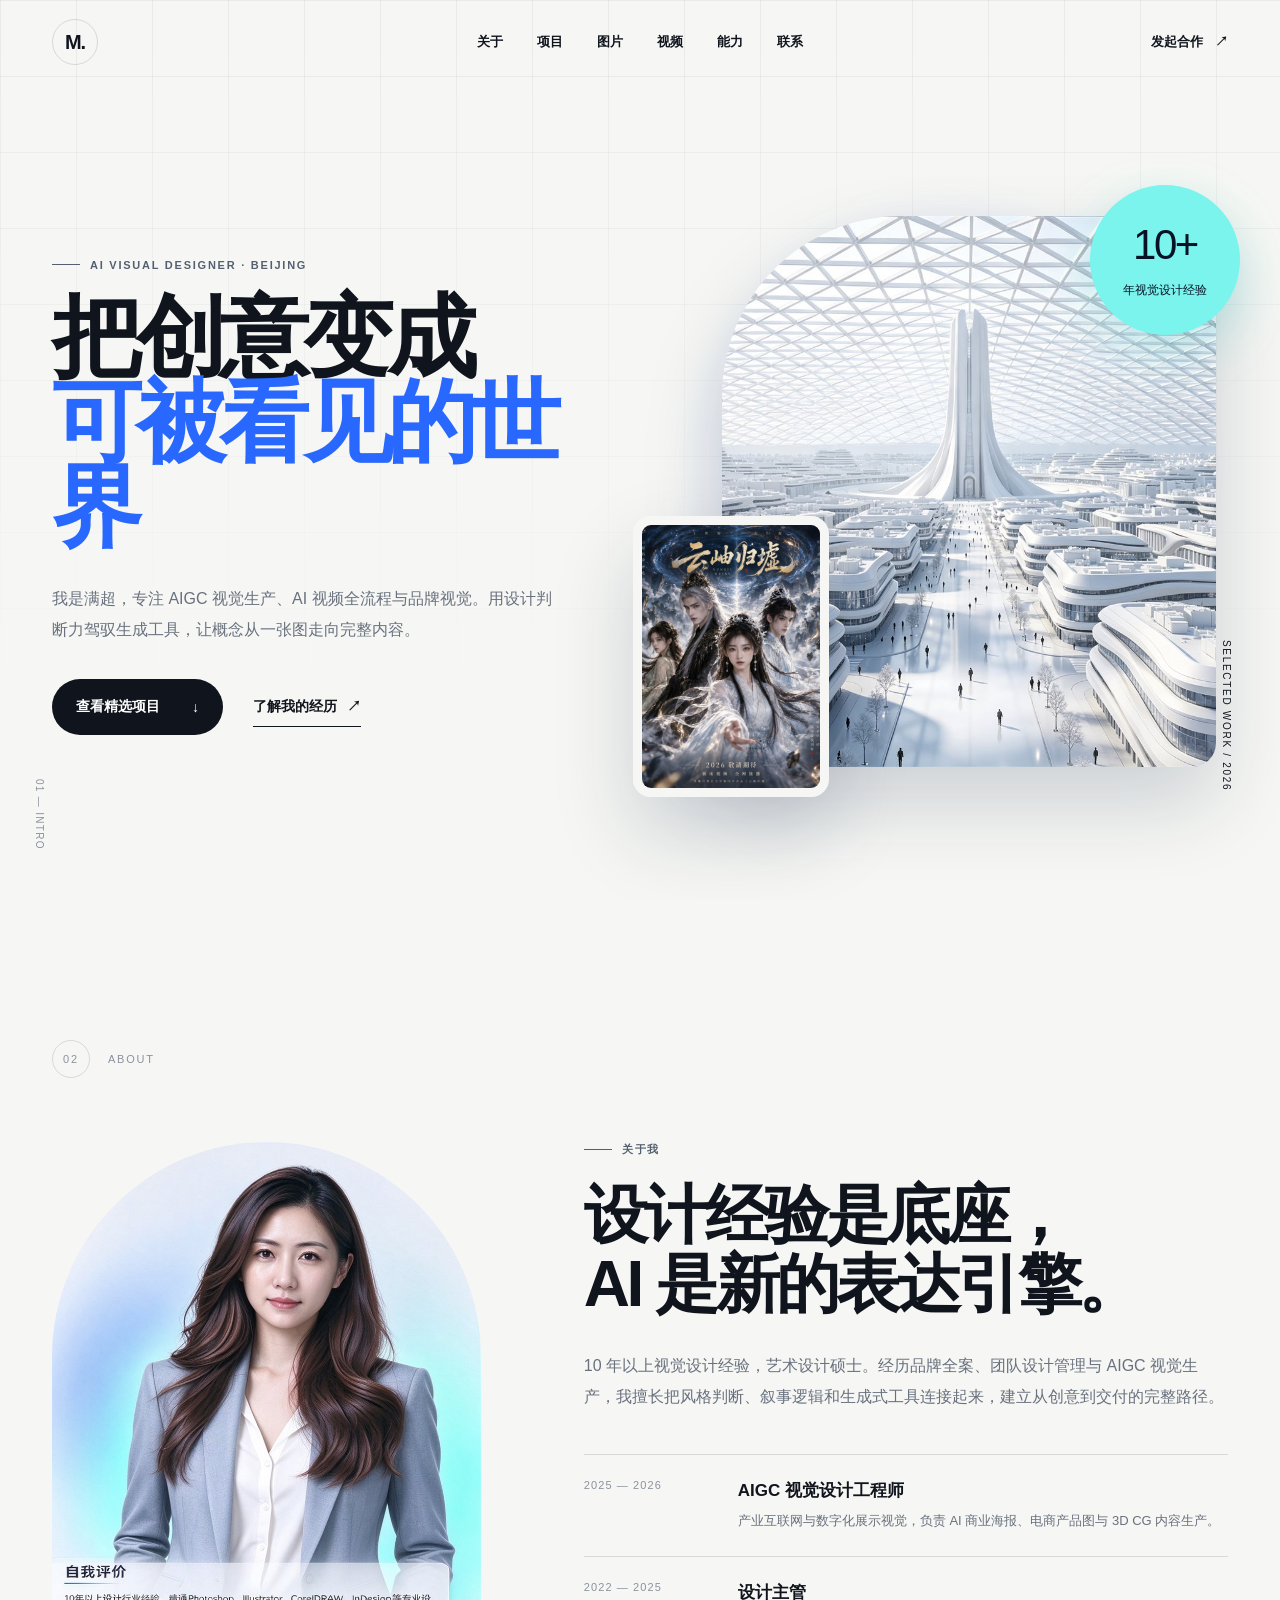
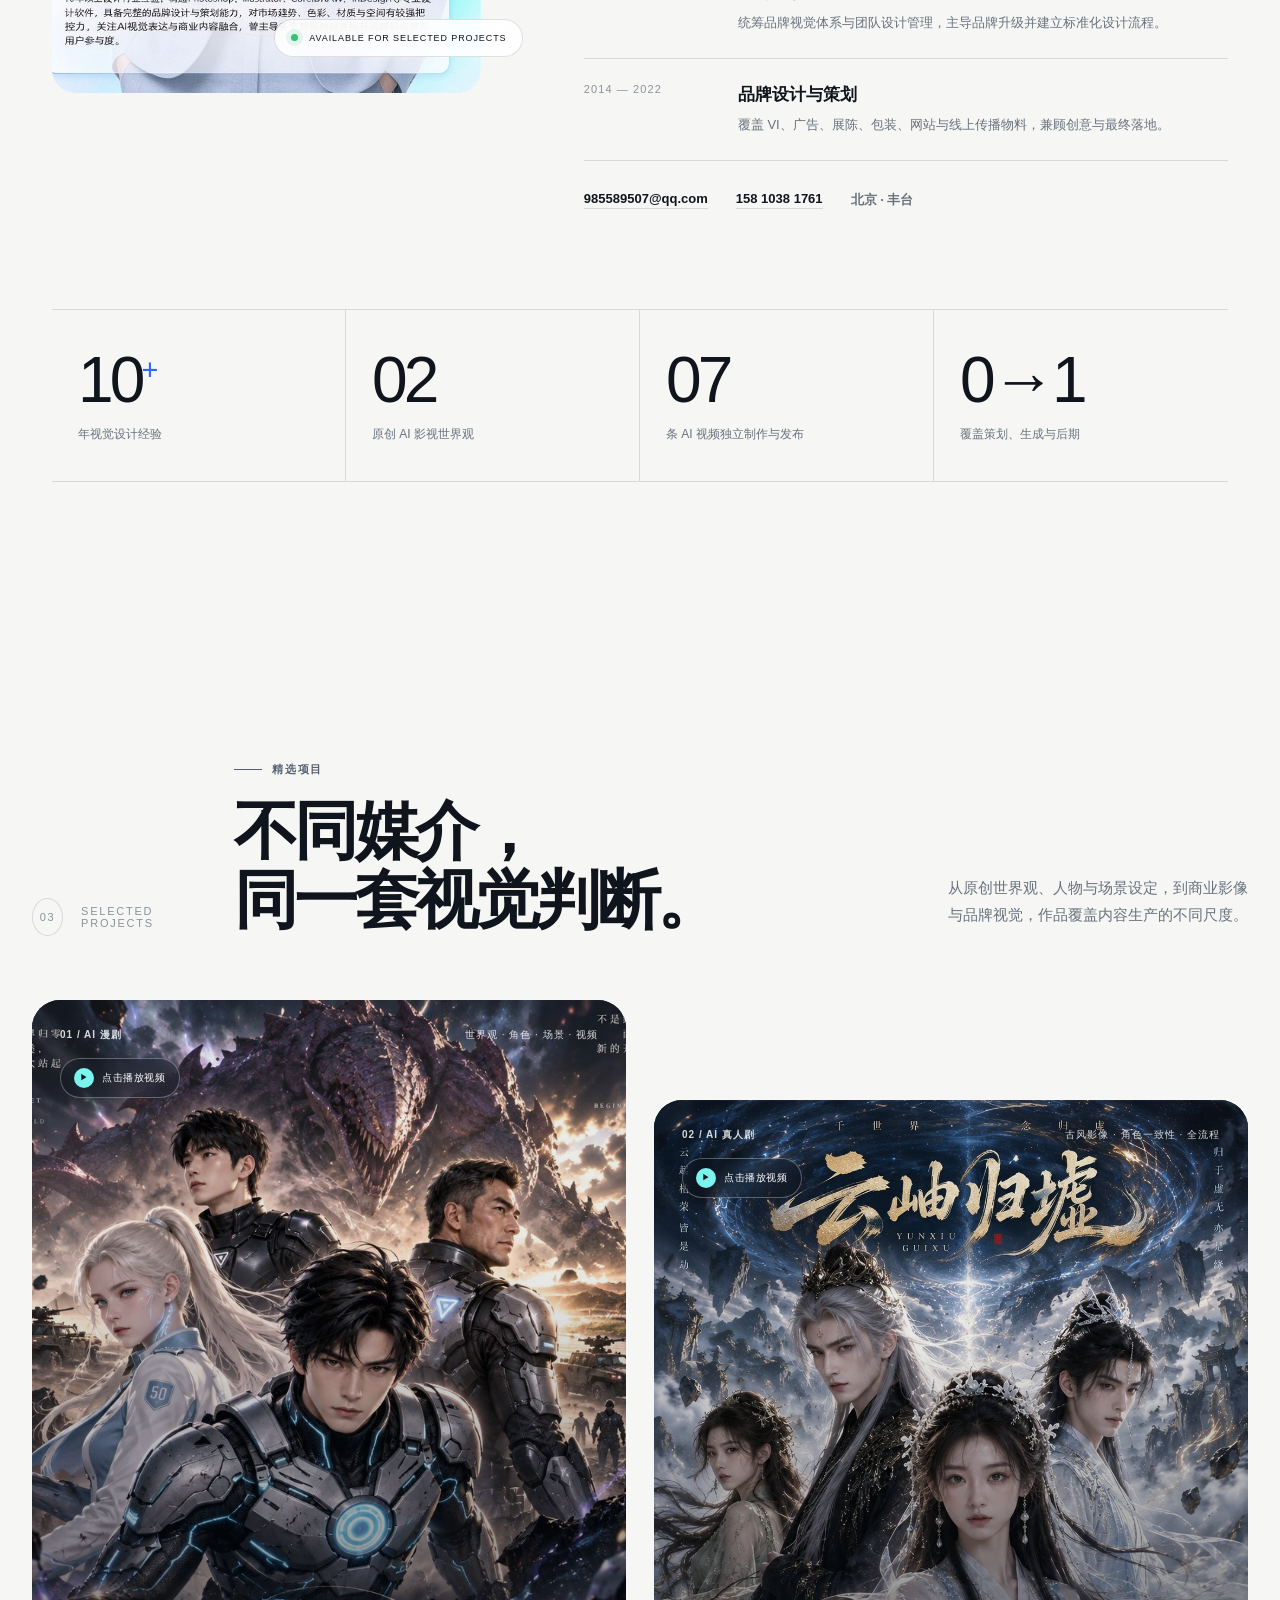
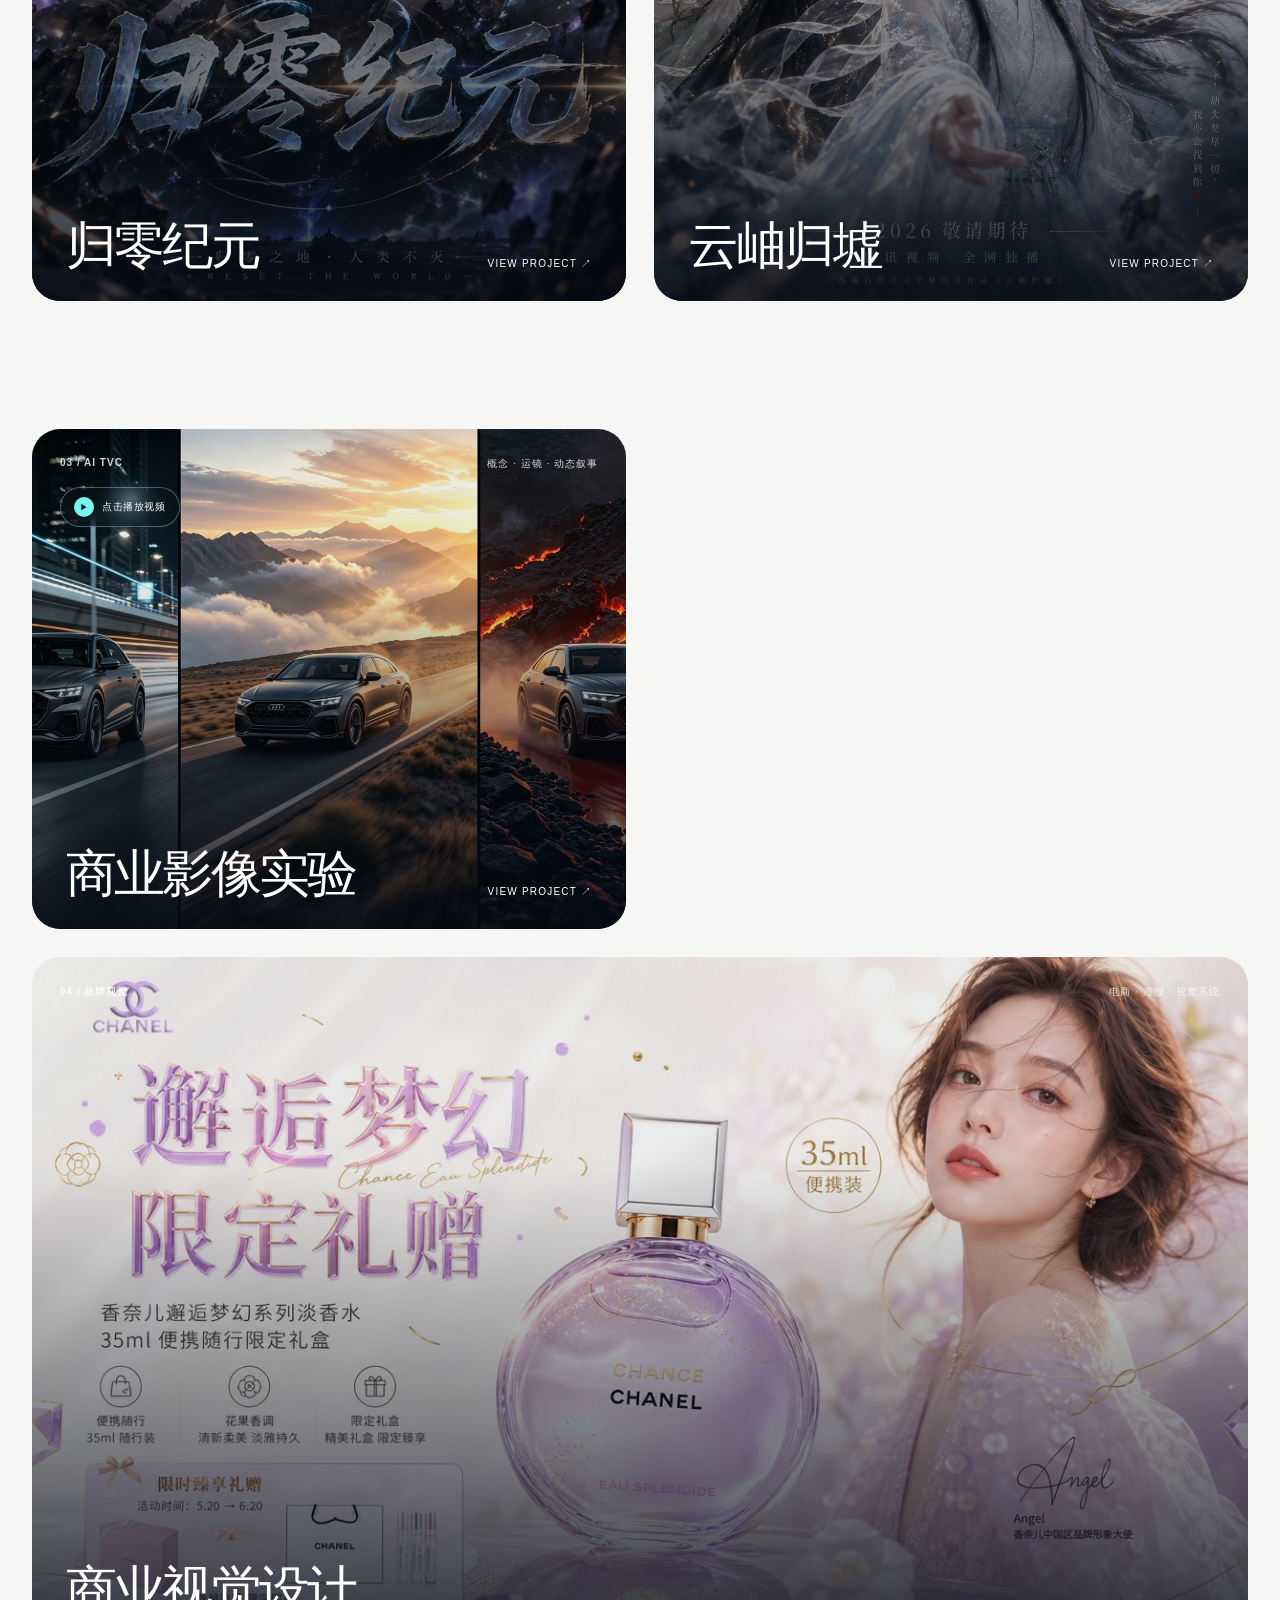
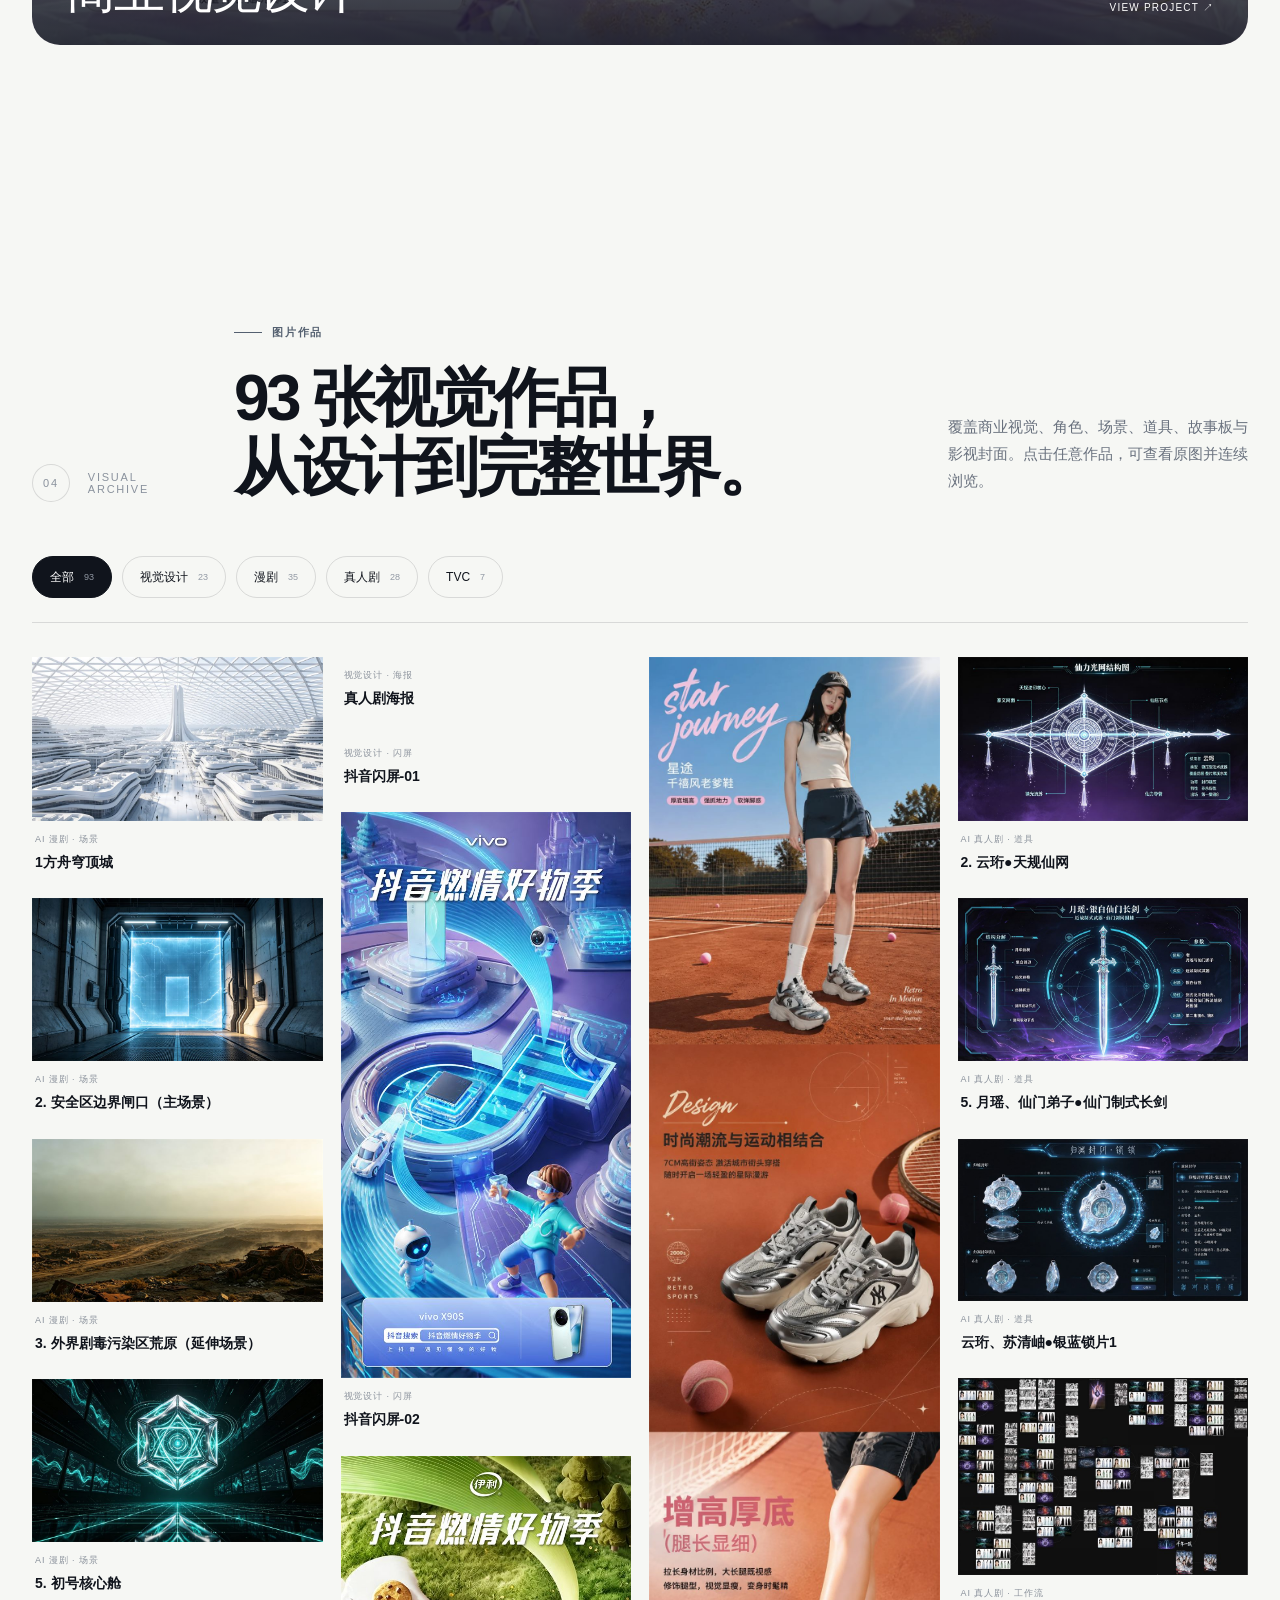
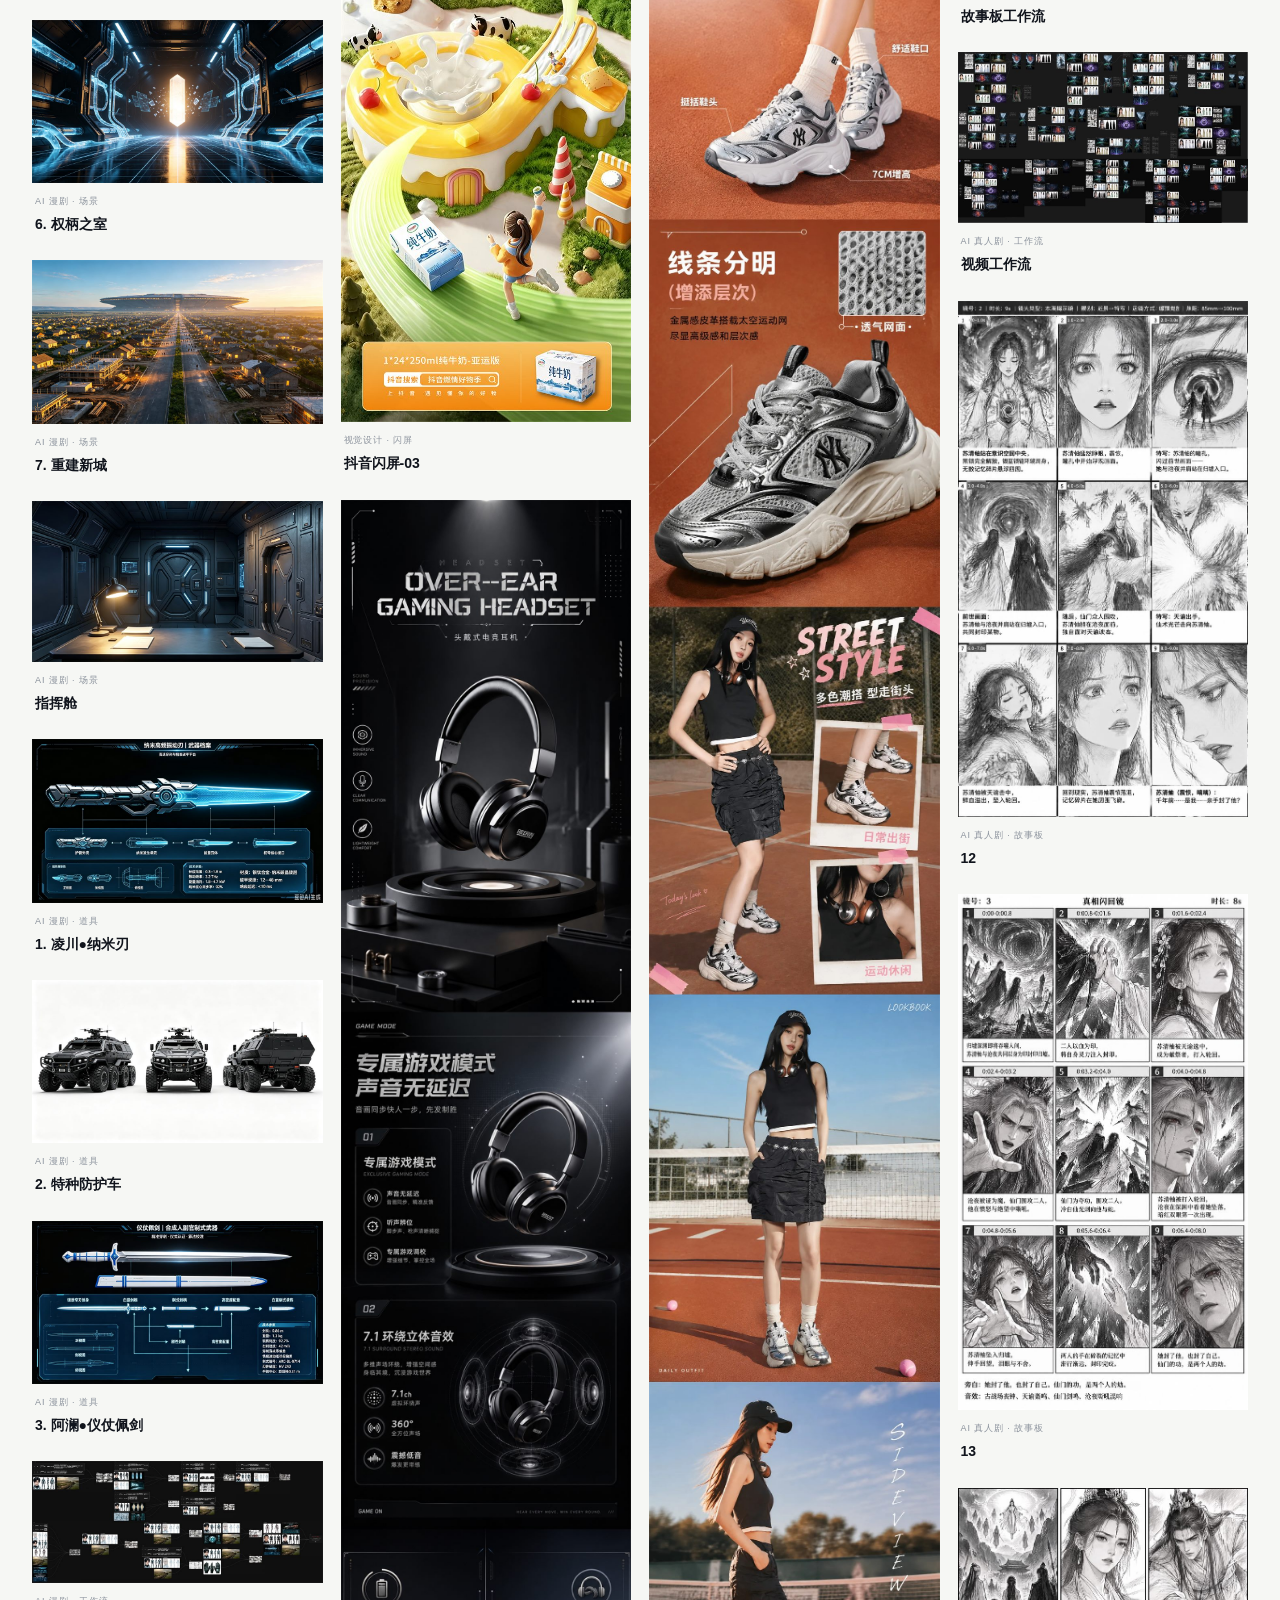
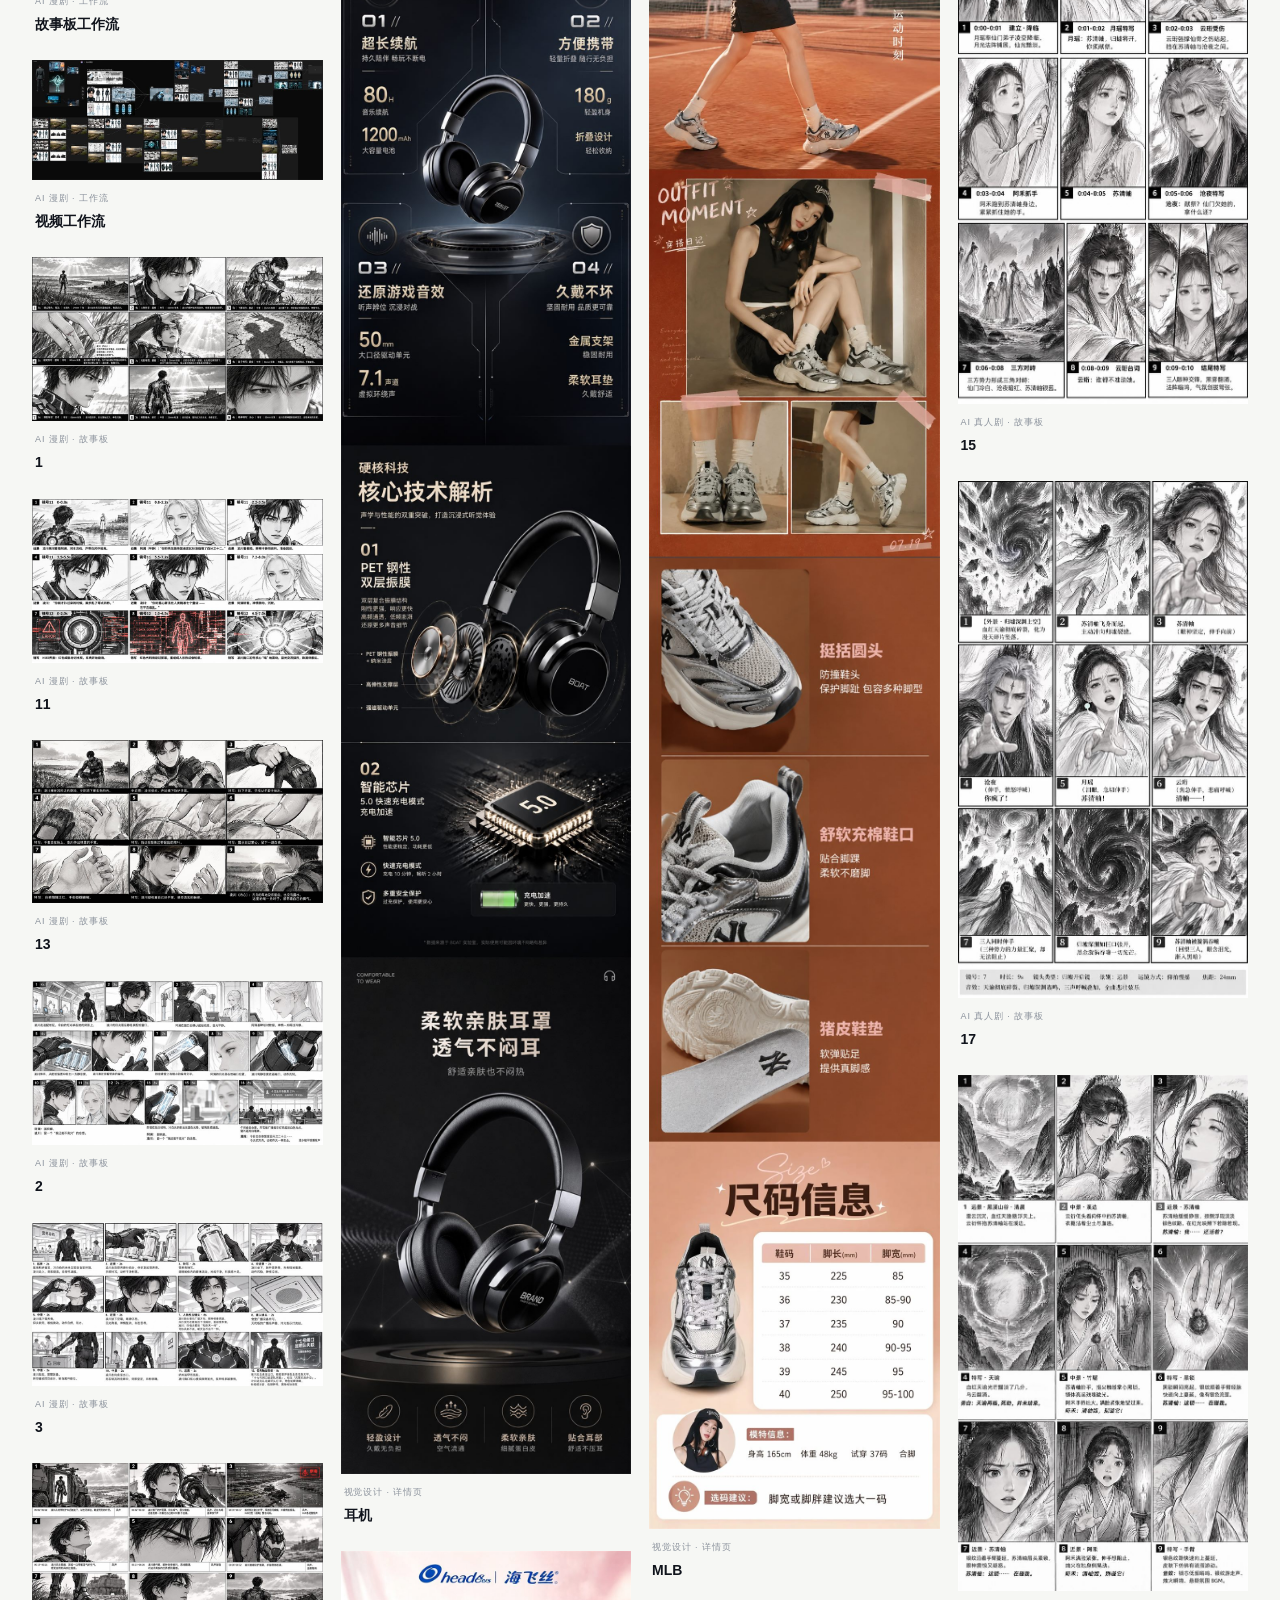
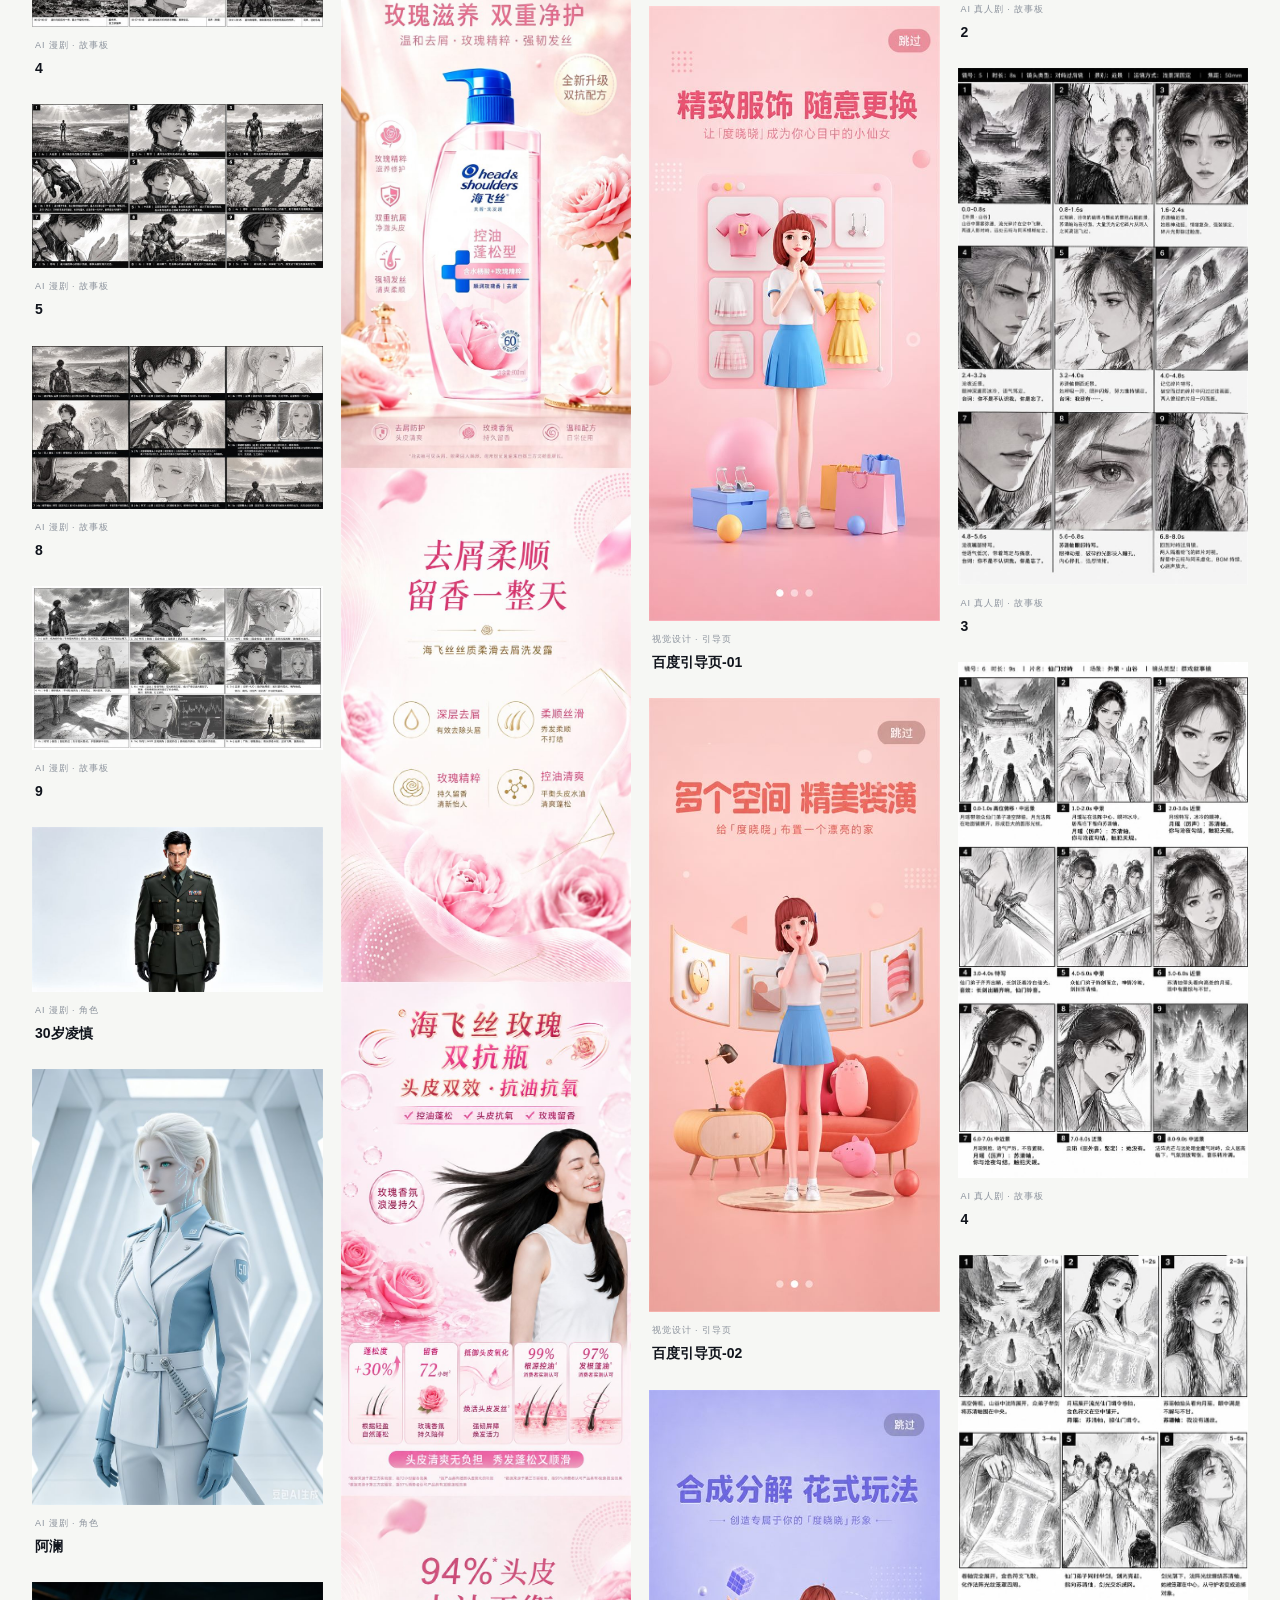
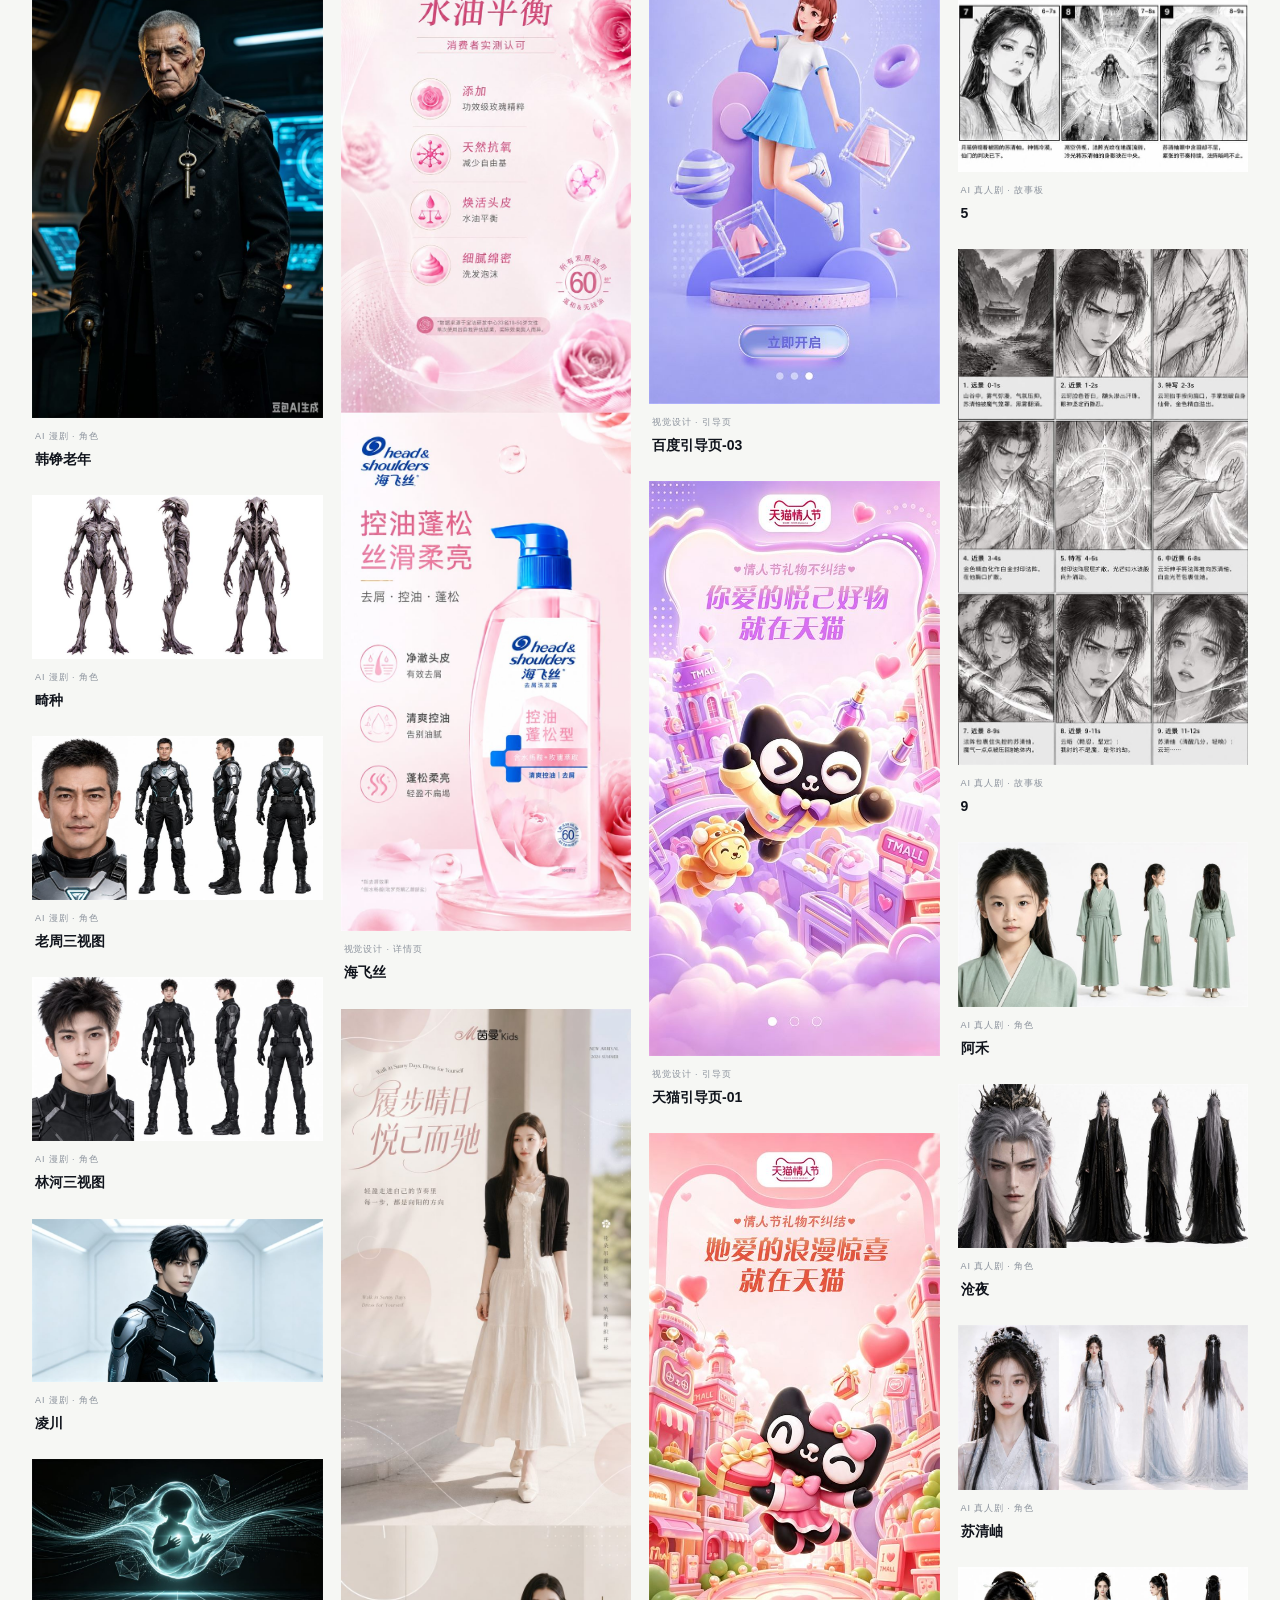
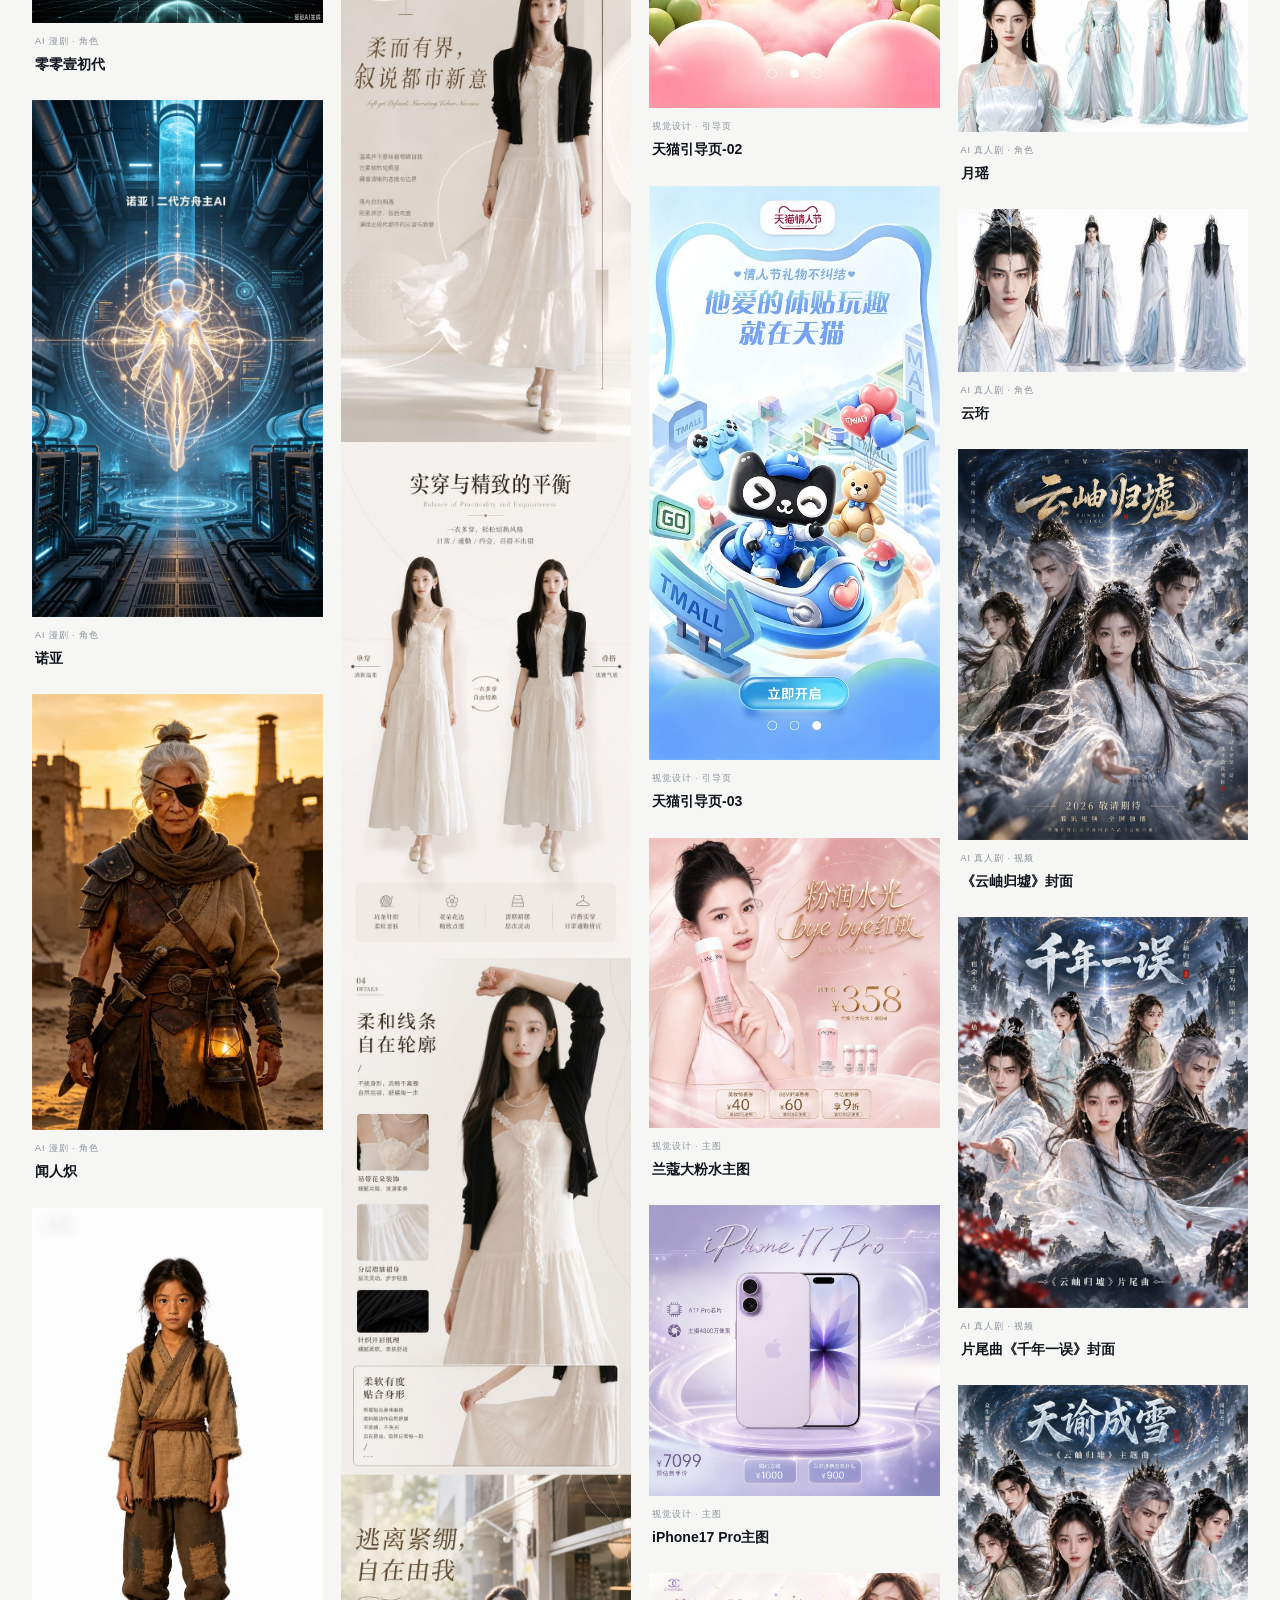
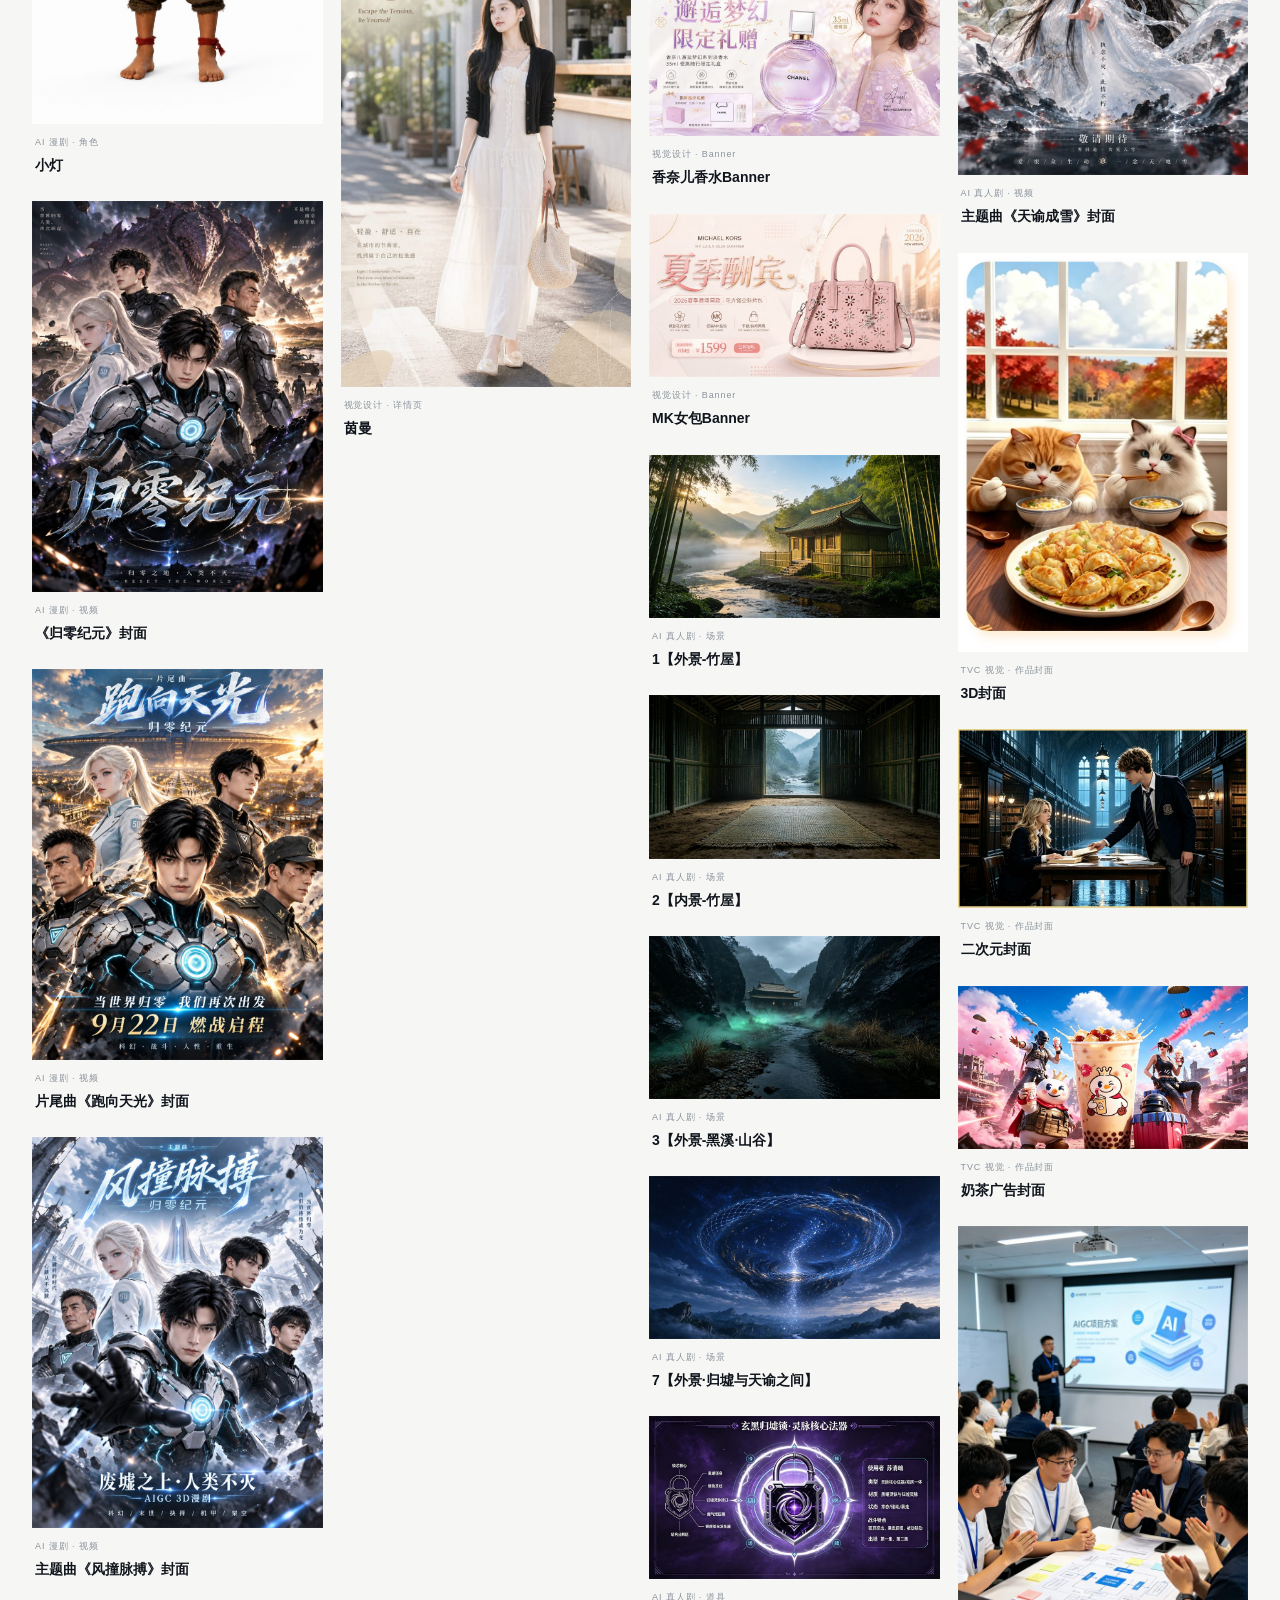
==== commit 889b0396: "Bust cached assets for optimized video playback" ====
--- a/portfolio.html
+++ b/portfolio.html
@@ -5,7 +5,7 @@
   <meta name="viewport" content="width=device-width, initial-scale=1">
   <meta name="description" content="满超，AI 视觉设计师。聚焦 AIGC 视觉生产、AI 视频全流程、品牌视觉与商业内容。">
   <title>作品集｜满超 AI 视觉设计师</title>
-  <link rel="stylesheet" href="styles.css?v=5">
+  <link rel="stylesheet" href="styles.css?v=6">
 </head>
 <body class="portfolio-page">
   <a class="skip-link" href="#main">跳到主要内容</a>
@@ -305,7 +305,7 @@
   </dialog>
 
   <div class="toast" role="status" aria-live="polite">电话已复制</div>
-  <script src="gallery-data.js?v=5"></script>
-  <script src="script.js?v=5"></script>
+  <script src="gallery-data.js?v=6"></script>
+  <script src="script.js?v=6"></script>
 </body>
 </html>
